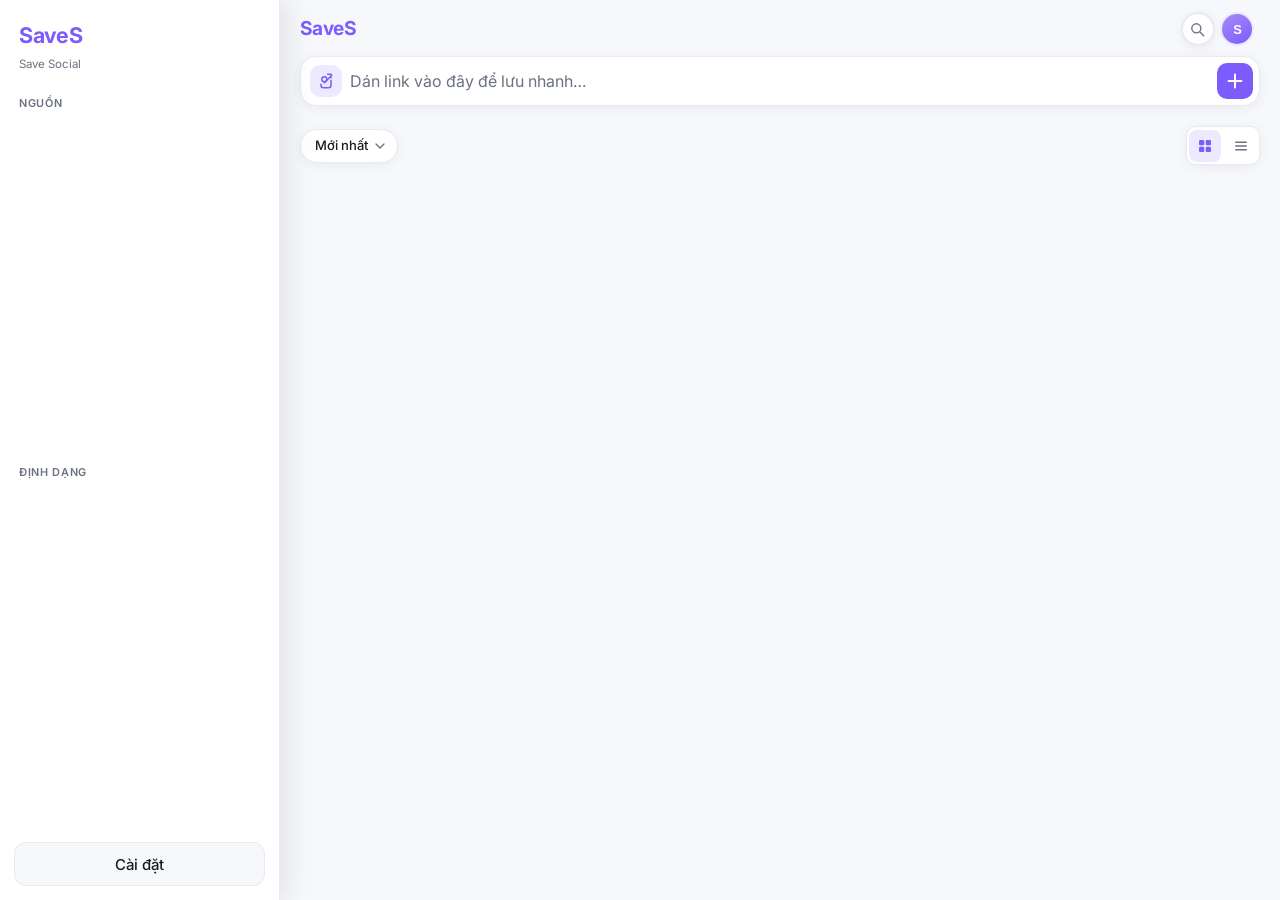
==== index.html @ a96b3b14 "phienp" ====
<!DOCTYPE html>
<html lang="vi">
<head>
  <meta charset="UTF-8" />
  <meta name="viewport" content="width=device-width, initial-scale=1, viewport-fit=cover" />
  <meta name="theme-color" content="#7C5CFC" />
  <meta name="application-name" content="SaveS" />
  <meta name="apple-mobile-web-app-capable" content="yes" />
  <meta name="apple-mobile-web-app-title" content="SaveS" />
  <meta name="apple-mobile-web-app-status-bar-style" content="default" />
  <meta name="save-social-build" content="202605219" />
  <meta http-equiv="Cache-Control" content="no-cache" />
  <title>SaveS — Save Social</title>
  <link rel="preconnect" href="https://fonts.googleapis.com" />
  <link rel="preconnect" href="https://fonts.gstatic.com" crossorigin />
  <link href="https://fonts.googleapis.com/css2?family=Inter:wght@400;500;600;700&display=swap" rel="stylesheet" />
  <script src="version.js?v=202605219"></script>
  <link rel="manifest" href="manifest.webmanifest?v=202605219" />
  <link rel="icon" href="assets/favicon.ico?v=202605219" sizes="any" />
  <link rel="icon" type="image/png" sizes="32x32" href="assets/favicon-32.png?v=202605219" />
  <link rel="icon" type="image/png" sizes="16x16" href="assets/favicon-16.png?v=202605219" />
  <link rel="apple-touch-icon" href="assets/apple-touch-icon.png?v=202605219" />
  <link rel="stylesheet" href="styles.css?v=202605219" />
  <link rel="stylesheet" href="layout.css?v=202605219" />
</head>
<body>
  <div class="app-shell" id="appShell">
    <button type="button" class="sidebar-scrim" id="sidebarScrim" hidden aria-label="Đóng bộ lọc"></button>
    <aside class="sidebar" id="sidebar" aria-label="Menu bên" aria-hidden="true">
      <div class="sidebar__brand">
        <span class="sidebar__logo">SaveS</span>
        <span class="sidebar__tagline">Save Social</span>
      </div>
      <div id="sidebarFiltersView" class="sidebar__panel">
        <nav class="sidebar__section" aria-label="Nguồn">
          <h2 class="sidebar__heading">Nguồn</h2>
          <div id="sidebarSources" class="sidebar__nav" role="group"></div>
        </nav>
        <nav class="sidebar__section" aria-label="Định dạng">
          <h2 class="sidebar__heading">Định dạng</h2>
          <div id="sidebarFormats" class="sidebar__nav" role="group"></div>
        </nav>
      </div>

      <div class="sidebar__foot">
        <button type="button" id="btnAppMenu" class="sidebar__settings-btn" aria-expanded="false" aria-controls="settingsSheet">
          Cài đặt
        </button>
      </div>
    </aside>

    <div class="main-shell">
      <div class="main-shell__top">
      <header class="app-header" aria-label="Thanh công cụ">
        <button type="button" id="btnSidebar" class="icon-btn app-header__menu" aria-label="Mở menu" aria-expanded="false" aria-controls="sidebar">
          <svg viewBox="0 0 24 24" width="22" height="22" aria-hidden="true"><path d="M4 7h16M4 12h16M4 17h16" fill="none" stroke="currentColor" stroke-width="2" stroke-linecap="round"/></svg>
        </button>
        <div class="app-header__brand">
          <span class="app-header__logo">SaveS</span>
          <h1 class="visually-hidden">SaveS — Save Social</h1>
        </div>
        <div class="app-header__actions">
          <button type="button" id="btnToggleSearch" class="icon-btn app-header__icon" aria-expanded="false" aria-controls="searchInputWrap" title="Tìm kiếm" aria-label="Tìm kiếm">
            <svg viewBox="0 0 24 24" aria-hidden="true"><circle cx="10.5" cy="10.5" r="6.5" fill="none" stroke="currentColor" stroke-width="2"/><path d="M16 16l5 5" fill="none" stroke="currentColor" stroke-width="2" stroke-linecap="round"/></svg>
          </button>
          <button type="button" id="btnHeaderProfile" class="app-header__avatar" aria-label="Hồ sơ" aria-expanded="false" aria-controls="profileSheet">
            <span class="app-header__avatar-inner" aria-hidden="true">S</span>
          </button>
        </div>
      </header>

      <section class="quick-save" aria-label="Lưu link nhanh">
        <form class="quick-save__form" autocomplete="off" onsubmit="return false">
          <input type="text" class="quick-save__decoy" tabindex="-1" aria-hidden="true" autocomplete="username" value="" />
          <input type="password" class="quick-save__decoy" tabindex="-1" aria-hidden="true" autocomplete="new-password" value="" />
          <div class="quick-save__field">
            <button type="button" id="btnHeaderPaste" class="quick-save__link-btn" aria-label="Dán link từ clipboard">
              <svg viewBox="0 0 24 24" width="20" height="20" aria-hidden="true"><path d="M10 13a3 3 0 1 0 0-6 3 3 0 0 0 0 6zm8-2v6a3 3 0 0 1-3 3H9a3 3 0 0 1-3-3v-1" fill="none" stroke="currentColor" stroke-width="1.8" stroke-linecap="round"/><path d="M14 4h4v4M10 14L19 5" fill="none" stroke="currentColor" stroke-width="1.8" stroke-linecap="round" stroke-linejoin="round"/></svg>
            </button>
            <input type="text" id="headerUrlInput" class="quick-save__input" placeholder="Dán link vào đây để lưu nhanh…" autocomplete="one-time-code" autocapitalize="off" autocorrect="off" spellcheck="false" enterkeyhint="done" aria-label="Liên kết cần lưu" />
            <button type="button" id="btnQuickAdd" class="quick-save__add" title="Lưu nhanh" aria-label="Lưu link">
              <svg viewBox="0 0 24 24" width="22" height="22" aria-hidden="true"><path d="M12 5v14M5 12h14" fill="none" stroke="currentColor" stroke-width="2.2" stroke-linecap="round"/></svg>
            </button>
          </div>
        </form>
        <div id="searchInputWrap" class="quick-save__search" hidden>
          <label class="visually-hidden" for="searchInput">Tìm kiếm</label>
          <input type="search" id="searchInput" class="input" placeholder="Tiêu đề, ghi chú, thẻ…" autocomplete="off" />
        </div>
      </section>
      </div>

      <section class="main-tags" aria-label="Lọc thẻ">
        <div id="tagFilters" class="chip-row main-tags__row" role="group" aria-label="Lọc thẻ"></div>
      </section>

      <div class="content-toolbar" aria-label="Sắp xếp và hiển thị">
        <div class="sort-menu content-toolbar__sort" id="sortMenuWrap">
          <button type="button" id="btnSortMenu" class="content-toolbar__sort-btn sort-menu__trigger" aria-expanded="false" aria-haspopup="true" aria-controls="sortMenuPopover" title="Sắp xếp" aria-label="Chọn cách sắp xếp">
            <span id="sortMenuIcon" class="sort-menu__icon" aria-hidden="true"></span>
            <span id="sortMenuLabel" class="content-toolbar__sort-label">Mới nhất</span>
            <svg class="content-toolbar__chevron" viewBox="0 0 24 24" width="16" height="16" aria-hidden="true"><path d="M6 9l6 6 6-6" fill="none" stroke="currentColor" stroke-width="2" stroke-linecap="round"/></svg>
          </button>
          <div id="sortMenuPopover" class="sort-menu__popover" hidden role="menu">
            <button type="button" class="sort-menu__item" role="menuitem" data-sort-mode="newest"><span class="sort-menu__item-icon" aria-hidden="true"></span>Mới nhất</button>
            <button type="button" class="sort-menu__item" role="menuitem" data-sort-mode="title"><span class="sort-menu__item-icon" aria-hidden="true"></span>Theo tên A–Z</button>
            <button type="button" class="sort-menu__item" role="menuitem" data-sort-mode="manual"><span class="sort-menu__item-icon" aria-hidden="true"></span>Tự kéo (thứ tự)</button>
          </div>
        </div>
        <p class="content-toolbar__count" id="resultCount" aria-live="polite"></p>
        <div class="content-toolbar__views" role="group" aria-label="Chế độ xem">
          <button type="button" id="btnViewGrid" class="content-toolbar__view is-active" aria-pressed="true" title="Lưới" aria-label="Xem dạng lưới">
            <svg viewBox="0 0 24 24" width="18" height="18" aria-hidden="true"><rect x="4" y="4" width="7" height="7" rx="1.5" fill="currentColor"/><rect x="13" y="4" width="7" height="7" rx="1.5" fill="currentColor"/><rect x="4" y="13" width="7" height="7" rx="1.5" fill="currentColor"/><rect x="13" y="13" width="7" height="7" rx="1.5" fill="currentColor"/></svg>
          </button>
          <button type="button" id="btnViewList" class="content-toolbar__view" aria-pressed="false" title="Danh sách" aria-label="Xem dạng danh sách">
            <svg viewBox="0 0 24 24" width="18" height="18" aria-hidden="true"><path d="M5 7h14M5 12h14M5 17h14" fill="none" stroke="currentColor" stroke-width="2" stroke-linecap="round"/></svg>
          </button>
        </div>
      </div>
      <p class="main-shell__hint filters__hint" id="sortHint" hidden></p>

      <main class="main-content">
        <ul class="masonry masonry--grid" id="itemList"></ul>
        <div class="empty" id="emptyState" hidden>
          <p class="empty__title">Chưa có liên kết nào</p>
          <p class="empty__text">Copy link → dán vào ô phía trên → nhấn <strong>+</strong> để lưu.</p>
        </div>
      </main>
    </div>
  </div>

  <div class="sheet settings-sheet" id="settingsSheet" hidden>
    <div class="sheet__backdrop" id="settingsSheetBackdrop"></div>
    <div class="sheet__panel settings-sheet__panel" role="dialog" aria-modal="true" aria-labelledby="settingsSheetTitle">
      <div class="settings-sheet__head">
        <h2 id="settingsSheetTitle" class="settings-sheet__title">Cài đặt</h2>
        <button type="button" class="icon-btn settings-sheet__close" id="settingsSheetClose" aria-label="Đóng">×</button>
      </div>
      <section class="settings-sheet__section settings-sheet__section--theme" aria-labelledby="themeCustomizeTitle">
        <div class="theme-customize" aria-label="Tùy chỉnh màu sắc">
          <h3 id="themeCustomizeTitle" class="theme-customize__title">Tùy chỉnh màu sắc</h3>
          <p class="theme-customize__lead">Chọn màu chủ đạo cho giao diện</p>
          <div class="theme-presets theme-presets--mockup" id="sidebarThemePresets" role="group" aria-label="Màu có sẵn"></div>
          <div class="theme-custom">
            <label class="theme-custom__label" for="themeCustomHex">Hoặc chọn màu tùy chỉnh</label>
            <div class="theme-custom__field">
              <span class="theme-custom__preview" id="themeCustomPreview" aria-hidden="true"></span>
              <input type="text" id="themeCustomHex" class="theme-custom__input" inputmode="text" autocomplete="off" spellcheck="false" maxlength="7" placeholder="#7C5CFC" aria-label="Mã màu hex" />
            </div>
          </div>
        </div>
      </section>
    </div>
  </div>
  <div class="sheet profile-sheet" id="profileSheet" hidden>
    <div class="sheet__backdrop" id="profileSheetBackdrop"></div>
    <div class="sheet__panel profile-sheet__panel" role="dialog" aria-modal="true" aria-labelledby="profileSheetTitle">
      <div class="profile-sheet__head">
        <h2 id="profileSheetTitle" class="profile-sheet__title">Hồ sơ</h2>
        <button type="button" class="icon-btn profile-sheet__close" id="profileSheetClose" aria-label="Đóng">×</button>
      </div>
      <div class="profile-sheet__hero">
        <div class="profile-sheet__avatar" aria-hidden="true">
          <span class="profile-sheet__avatar-letter">S</span>
        </div>
        <p class="profile-sheet__name">SaveS</p>
        <p class="profile-sheet__tagline">Save Social</p>
      </div>
      <div class="profile-sheet__stat">
        <span id="profileStatCount" class="profile-sheet__stat-value">0</span>
        <span class="profile-sheet__stat-label">liên kết đã lưu</span>
      </div>
      <p class="profile-sheet__hint">Dữ liệu chỉ lưu trên thiết bị này. Không đồng bộ đám mây.</p>
      <p class="profile-sheet__hint profile-sheet__hint--sub">Tùy chỉnh màu: bấm <strong>Cài đặt</strong> ở menu trái.</p>
    </div>
  </div>
  <div class="sheet" id="quickSheet" hidden>
    <div class="sheet__backdrop" id="quickSheetBackdrop"></div>
    <div class="sheet__panel" role="dialog" aria-modal="true" aria-labelledby="quickSheetTitle">
      <div class="sheet__head">
        <h2 id="quickSheetTitle" class="sheet__title">Sửa nhanh</h2>
        <button type="button" class="icon-btn" id="quickSheetClose" aria-label="Đóng">×</button>
      </div>
      <div class="sheet__body">
        <label class="label-block" for="sheetTitleInput">Tiêu đề</label>
        <input type="text" id="sheetTitleInput" class="input" maxlength="300" />
        <label class="label-block" for="sheetNoteInput">Ghi chú</label>
        <textarea id="sheetNoteInput" class="input input--textarea input--note-compact" rows="2" maxlength="500"></textarea>
        <button type="button" class="btn btn--ghost btn--sm sheet__full-edit" id="btnSheetFullEdit">Chỉnh đầy đủ…</button>
      </div>
      <div class="sheet__actions">
        <button type="button" class="btn btn--ghost" id="btnSheetCancel">Hủy</button>
        <button type="button" class="btn btn--primary" id="btnSheetSave">Lưu</button>
      </div>
    </div>
  </div>

  <div class="modal edit-modal" id="modal" hidden role="dialog" aria-modal="true" aria-labelledby="modalTitle">
    <div class="modal__backdrop" id="modalBackdrop"></div>
    <div class="modal__panel edit-modal__panel">
      <header class="edit-modal__header">
        <button type="button" class="edit-modal__back" id="modalClose" aria-label="Quay lại">
          <svg viewBox="0 0 24 24" width="22" height="22" aria-hidden="true"><path d="M15 6l-6 6 6 6" fill="none" stroke="currentColor" stroke-width="2" stroke-linecap="round" stroke-linejoin="round"/></svg>
        </button>
        <h2 id="modalTitle" class="edit-modal__title">Chỉnh sửa link</h2>
        <button type="submit" class="btn btn--primary edit-modal__save" form="itemForm" id="btnSave">Lưu</button>
      </header>
      <form id="itemForm" class="edit-form">
        <input type="hidden" id="editId" value="" />
        <select id="sourceSelect" class="input input--select" aria-label="Nguồn" hidden></select>
        <select id="formatSelect" class="input input--select" aria-label="Định dạng" hidden></select>
        <div id="formPreview" class="edit-preview" hidden aria-live="polite"></div>
        <span id="sourceBadge" class="badge edit-preview__badge" hidden>—</span>

        <div class="edit-field" id="formUrlGroup">
          <label class="edit-field__label" for="urlInput">URL</label>
          <div class="edit-field__control edit-field__control--url">
            <span class="edit-field__icon" aria-hidden="true">
              <svg viewBox="0 0 24 24" width="18" height="18"><path d="M10 13a5 5 0 0 0 7.07 0l1.41-1.41a5 5 0 0 0-7.07-7.07L10 5" fill="none" stroke="currentColor" stroke-width="1.8" stroke-linecap="round"/><path d="M14 11a5 5 0 0 0-7.07 0L5.52 12.41a5 5 0 1 0 7.07 7.07L14 19" fill="none" stroke="currentColor" stroke-width="1.8" stroke-linecap="round"/></svg>
            </span>
            <input type="url" id="urlInput" class="edit-field__input" placeholder="https://…" />
            <button type="button" class="edit-field__action" id="btnCopyEditUrl" aria-label="Sao chép URL" title="Sao chép">
              <svg viewBox="0 0 24 24" width="18" height="18" aria-hidden="true"><rect x="9" y="9" width="11" height="11" rx="2" fill="none" stroke="currentColor" stroke-width="1.8"/><path d="M6 15H5a2 2 0 0 1-2-2V5a2 2 0 0 1 2-2h8a2 2 0 0 1 2 2v1" fill="none" stroke="currentColor" stroke-width="1.8"/></svg>
            </button>
          </div>
        </div>

        <div class="edit-field">
          <label class="edit-field__label" for="titleInput">Tiêu đề</label>
          <div class="edit-field__control edit-field__control--count">
            <input type="text" id="titleInput" class="edit-field__input" required maxlength="100" placeholder="Tiêu đề" />
            <span id="titleCharCount" class="edit-field__count" aria-live="polite">0/100</span>
          </div>
        </div>

        <div class="edit-field">
          <label class="edit-field__label" for="noteInput">Ghi chú nhanh</label>
          <div class="edit-field__control edit-field__control--textarea">
            <textarea id="noteInput" class="edit-field__textarea" rows="3" maxlength="200" placeholder="Ghi chú tùy chọn…"></textarea>
            <span id="noteCharCount" class="edit-field__count edit-field__count--textarea" aria-live="polite">0/200</span>
          </div>
        </div>

        <div class="edit-field edit-field--tags">
          <div class="edit-field__label-row">
            <label class="edit-field__label" for="tagInput">Tags</label>
            <span class="edit-tags__hint">Bấm thẻ chọn/bỏ · × xóa thẻ</span>
          </div>
          <div id="formTagsToolbar" class="edit-tags">
            <div id="formTagChips" class="edit-tags__list" role="group" aria-label="Chọn hoặc bỏ thẻ"></div>
            <button type="button" id="btnFormTagAdd" class="edit-tags__add" aria-label="Thêm thẻ" aria-expanded="false" aria-controls="formTagInputWrap">+</button>
          </div>
          <div id="formTagInputWrap" class="edit-tags__input-wrap" hidden>
            <input type="text" id="tagInput" class="edit-field__input" placeholder="Tên thẻ — Enter để thêm" autocomplete="off" />
          </div>
          <button type="button" id="btnFormTagManage" class="edit-tags__manage visually-hidden" aria-pressed="false" aria-controls="formTagChips" tabindex="-1">Quản lý</button>
          <p id="formTagManageHint" class="form-tags-manage-hint visually-hidden" hidden>Chạm × để xóa thẻ khỏi toàn bộ thư viện</p>
        </div>
      </form>
    </div>
  </div>

  <div id="formInfoPopover" class="form-info-popover" hidden role="tooltip">
    <p id="fetchHint" class="form-info-popover__text">Tiêu đề cập nhật tự động khi mở và khi đổi URL.</p>
  </div>

  <div class="toast" id="toast" hidden role="status"></div>

  <script src="app.js?v=202605219"></script>
</body>
</html>
---- styles.css ----
:root {
  --bg: #eef0f4;
  --surface: #ffffff;
  --text: #1a1d23;
  --text-muted: #5c6370;
  --border: #d8dde6;
  --accent: #0b84c4;
  --accent-hover: #096ba3;
  --accent-soft: #dff4fc;
  --pinned-surface: linear-gradient(165deg, #ffffff 0%, #e8f5fc 32%, #ccecf9 68%, #b8e3f6 100%);
  --pinned-border: rgba(11, 132, 196, 0.38);
  --pinned-glow: 0 2px 20px rgba(11, 132, 196, 0.22), 0 1px 3px rgba(26, 29, 35, 0.06);
  --danger: #b42318;
  --danger-soft: #fde8e6;
  --radius: 10px;
  --radius-sm: 6px;
  --shadow: 0 1px 2px rgba(26, 29, 35, 0.06), 0 4px 12px rgba(26, 29, 35, 0.06);
  --font: system-ui, -apple-system, "Segoe UI", Roboto, "Helvetica Neue", Arial, sans-serif;
  --safe-top: env(safe-area-inset-top, 0px);
  --safe-right: env(safe-area-inset-right, 0px);
  --safe-bottom: env(safe-area-inset-bottom, 0px);
  --safe-left: env(safe-area-inset-left, 0px);
  --touch-min: 44px;
}

*,
*::before,
*::after {
  box-sizing: border-box;
}

html {
  font-size: 16px;
  -webkit-text-size-adjust: 100%;
}

body {
  margin: 0;
  min-height: 100vh;
  min-height: 100dvh;
  font-family: var(--font);
  color: var(--text);
  background: var(--bg);
  line-height: 1.45;
  padding: var(--safe-top) var(--safe-right) 0 var(--safe-left);
  -webkit-tap-highlight-color: transparent;
}

.visually-hidden {
  position: absolute;
  width: 1px;
  height: 1px;
  padding: 0;
  margin: -1px;
  overflow: hidden;
  clip: rect(0, 0, 0, 0);
  white-space: nowrap;
  border: 0;
}

.app {
  max-width: 720px;
  margin: 0 auto;
  padding: 1rem max(1rem, var(--safe-right)) calc(2rem + var(--safe-bottom)) max(1rem, var(--safe-left));
}

.header {
  margin-bottom: 1rem;
}

.header__top {
  display: flex;
  flex-wrap: nowrap;
  align-items: center;
  gap: 0.45rem;
  margin-bottom: 0.5rem;
  padding: 0.35rem 0.45rem;
}

.header__menu-slot {
  flex-shrink: 0;
  display: flex;
  align-items: center;
}

.header__add-slot {
  flex: 1;
  min-width: 0;
  display: flex;
  align-items: center;
  gap: 0.4rem;
}

.header__url-form {
  flex: 1;
  min-width: 0;
  position: relative;
}

.header__url-decoy {
  position: absolute;
  width: 1px;
  height: 1px;
  opacity: 0;
  pointer-events: none;
  left: -9999px;
}

.header__url-wrap {
  display: flex;
  align-items: center;
  min-width: 0;
  height: var(--touch-min);
  max-height: var(--touch-min);
  border: 1px solid var(--border);
  border-radius: var(--radius-sm);
  background: #fafbfc;
  overflow: hidden;
}

.header__url-wrap:focus-within {
  outline: 2px solid var(--accent);
  outline-offset: 1px;
  border-color: var(--accent);
}

.header__url-paste-btn {
  flex-shrink: 0;
  align-self: center;
  height: 100%;
  min-width: calc(var(--touch-min) * 2);
  padding: 0 0.75rem;
  border: none;
  border-right: 1px solid var(--border);
  background: var(--accent-soft);
  color: var(--accent);
  font-family: inherit;
  font-size: 0.9375rem;
  font-weight: 600;
  cursor: pointer;
  touch-action: manipulation;
  -webkit-tap-highlight-color: transparent;
}

.header__url-paste-btn:active {
  background: var(--accent);
  color: #fff;
}

.header__url-input {
  flex: 1;
  min-width: 0;
  height: 100%;
  display: block;
  font-size: 16px;
  line-height: 1.35;
  border: none;
  border-radius: 0;
  background: transparent;
  box-shadow: none;
  padding: 0 0.7rem;
  margin: 0;
  -webkit-user-select: text;
  user-select: text;
  touch-action: manipulation;
  cursor: text;
  text-overflow: ellipsis;
}

.header__url-input:focus {
  outline: none;
}

.btn {
  font-family: inherit;
  font-size: 1rem;
  font-weight: 500;
  border: none;
  border-radius: var(--radius-sm);
  padding: 0.65rem 1.1rem;
  min-height: var(--touch-min);
  cursor: pointer;
  transition: background 0.15s, color 0.15s;
  touch-action: manipulation;
}

.btn--primary {
  background: var(--accent);
  color: #fff;
}

.btn--primary:active {
  background: var(--accent-hover);
}

@media (hover: hover) {
  .btn--primary:hover {
    background: var(--accent-hover);
  }
}

.btn:disabled {
  opacity: 0.45;
  cursor: not-allowed;
  pointer-events: none;
}

.btn--ghost {
  background: transparent;
  color: var(--text-muted);
}

@media (hover: hover) {
  .btn--ghost:hover {
    background: var(--accent-soft);
    color: var(--text);
  }
}

.btn--sm {
  font-size: 0.9375rem;
  padding: 0.5rem 0.75rem;
  min-height: var(--touch-min);
}

.btn--danger {
  color: var(--danger);
  background: transparent;
}

@media (hover: hover) {
  .btn--danger:hover {
    background: var(--danger-soft);
  }
}

.toolbar__search-shell {
  display: flex;
  flex: 1;
  min-width: 0;
  align-items: center;
  gap: 0.35rem;
  overflow: hidden;
}

.toolbar__search-slide {
  display: flex;
  flex: 1;
  min-width: 0;
  align-items: center;
  gap: 0.35rem;
  max-width: 720px;
  opacity: 1;
  transition: max-width 0.32s ease, opacity 0.26s ease;
}

.toolbar__search-slide--collapsed {
  max-width: 0;
  opacity: 0;
  overflow: hidden;
  pointer-events: none;
}

.toolbar__bar {
  display: flex;
  flex-wrap: nowrap;
  align-items: center;
  gap: 0.35rem;
}

.toolbar__icon-btn {
  flex-shrink: 0;
  width: var(--touch-min);
  height: var(--touch-min);
  display: inline-flex;
  align-items: center;
  justify-content: center;
  padding: 0;
  border: 1px solid var(--border);
  border-radius: var(--radius-sm);
  background: #fafbfc;
  color: var(--text-muted);
  cursor: pointer;
  font-family: inherit;
  touch-action: manipulation;
  position: relative;
  transition: background 0.15s, border-color 0.15s, color 0.15s;
}

.toolbar__icon-btn--compact {
  width: 2.75rem;
  height: var(--touch-min);
}

@media (hover: hover) {
  .toolbar__icon-btn:hover {
    border-color: var(--accent);
    color: var(--accent);
  }

  .toolbar__icon-btn--quick-add:hover {
    background: var(--accent-soft);
    border-color: var(--accent);
    color: var(--accent);
  }
}

.toolbar__icon-btn--quick-add:active {
  background: var(--accent);
  border-color: var(--accent);
  color: #fff;
}

.toolbar__icon-btn--quick-add:disabled {
  opacity: 0.45;
  cursor: not-allowed;
  pointer-events: none;
}

.toolbar__icon-btn.is-active {
  background: var(--accent-soft);
  border-color: var(--accent);
  color: var(--accent);
}

.toolbar__icon-btn--active-filter:not(.is-active)::after {
  content: "";
  position: absolute;
  top: 6px;
  right: 6px;
  width: 7px;
  height: 7px;
  border-radius: 50%;
  background: var(--accent);
}

.toolbar__svg {
  display: block;
  flex-shrink: 0;
}

.toolbar__icon-text {
  font-size: 0.85rem;
  font-weight: 700;
  letter-spacing: -0.03em;
  line-height: 1;
}

.toolbar__icon-grip {
  font-size: 0.85rem;
  font-weight: 700;
  letter-spacing: -0.12em;
  line-height: 1;
}

.toolbar__search-input {
  flex: 1;
  min-width: 0;
}

.main__count {
  margin: 0 0 0.55rem;
  font-size: 0.8125rem;
  color: var(--text-muted);
  line-height: 1.35;
  min-height: 1.35em;
}

.filters {
  margin-bottom: 0.85rem;
}

.filters__row {
  display: flex;
  flex-wrap: wrap;
  align-items: flex-start;
  justify-content: space-between;
  gap: 0.45rem 0.35rem;
}

.filters__tags-wrap {
  flex: 1;
  min-width: 0;
  display: flex;
  flex-wrap: wrap;
  align-items: flex-start;
  gap: 0.45rem;
}

.filters__tags-wrap--stack {
  flex-direction: column;
  align-items: stretch;
  gap: 0.45rem;
}

.filters__search-bundle {
  display: inline-flex;
  flex-shrink: 0;
  align-items: center;
  align-self: center;
}

.filters__search-icon-btn {
  flex-shrink: 0;
}

.filters__search-input-full {
  width: 100%;
}

.filters__sort {
  flex-shrink: 0;
  align-self: flex-start;
}

.sort-menu {
  position: relative;
}

.sort-menu__trigger {
  min-width: var(--touch-min);
}

.sort-menu__icon {
  display: flex;
  align-items: center;
  justify-content: center;
}

.sort-menu__icon-text,
.sort-menu__icon-grip {
  font-weight: 700;
  font-size: 0.85rem;
  line-height: 1;
}

.sort-menu__popover {
  position: absolute;
  right: 0;
  top: calc(100% + 6px);
  min-width: 11.75rem;
  background: var(--surface);
  border: 1px solid var(--border);
  border-radius: var(--radius-sm);
  box-shadow: var(--shadow);
  z-index: 60;
  padding: 0.3rem 0;
}

.sort-menu__popover[hidden] {
  display: none !important;
}

.sort-menu__item {
  display: flex;
  align-items: center;
  gap: 0.5rem;
  width: 100%;
  text-align: left;
  padding: 0.62rem 0.85rem;
  border: none;
  background: transparent;
  font: inherit;
  font-size: 0.9375rem;
  color: var(--text);
  cursor: pointer;
}

.sort-menu__item.is-selected {
  background: var(--accent-soft);
  color: var(--accent);
  font-weight: 600;
}

.sort-menu__item-icon {
  width: 1.5rem;
  display: flex;
  justify-content: center;
  flex-shrink: 0;
}

.sort-menu__mini {
  font-size: 0.78rem;
  font-weight: 700;
}

.filters__hint {
  margin: 0.35rem 0 0;
  font-size: 0.8125rem;
  color: var(--text-muted);
  line-height: 1.35;
}

.filters__hint[hidden] {
  display: none !important;
}

.chip-row {
  display: flex;
  flex-wrap: wrap;
  gap: 0.4rem;
}

.chip {
  font-family: inherit;
  font-size: 0.9375rem;
  padding: 0.45rem 0.85rem;
  min-height: var(--touch-min);
  display: inline-flex;
  align-items: center;
  justify-content: center;
  border-radius: 999px;
  border: 1px solid var(--border);
  background: var(--surface);
  color: var(--text-muted);
  cursor: pointer;
  transition: background 0.15s, border-color 0.15s, color 0.15s;
  touch-action: manipulation;
}

@media (hover: hover) {
  .chip:hover {
    border-color: var(--accent);
    color: var(--accent);
  }
}

.chip.is-active {
  background: var(--accent-soft);
  border-color: var(--accent);
  color: var(--accent);
  font-weight: 500;
}

.input {
  width: 100%;
  max-width: 100%;
  font-family: inherit;
  font-size: 16px;
  padding: 0.65rem 0.75rem;
  min-height: var(--touch-min);
  border: 1px solid var(--border);
  border-radius: var(--radius-sm);
  background: #fafbfc;
  color: var(--text);
}

.input:focus {
  outline: 2px solid var(--accent);
  outline-offset: 1px;
  border-color: var(--accent);
}

.input--textarea {
  resize: vertical;
  min-height: 5.5rem;
  min-height: max(5.5rem, var(--touch-min));
}

.select {
  font-family: inherit;
  font-size: 1rem;
  min-height: var(--touch-min);
  padding: 0.5rem 2rem 0.5rem 0.65rem;
  border: 1px solid var(--border);
  border-radius: var(--radius-sm);
  background: var(--surface);
  color: var(--text);
  cursor: pointer;
}

.list {
  list-style: none;
  margin: 0;
  padding: 0;
  display: flex;
  flex-direction: column;
  gap: 0.65rem;
}

.card-li:has(.card__dropdown:not([hidden])) {
  z-index: 25;
}

.card-li {
  list-style: none;
  margin: 0;
  padding: 0;
  border-radius: var(--radius);
  overflow: visible;
  box-shadow: var(--shadow);
  position: relative;
}

.card-li--dragging {
  opacity: 0.62;
}

.card-li--drag-target .card {
  box-shadow: inset 0 0 0 2px var(--accent);
}

.card {
  background: var(--surface);
  border-radius: var(--radius);
  padding: 1rem;
  box-shadow: var(--shadow);
  border: 1px solid transparent;
}

.card.card--row {
  display: flex;
  flex-direction: row;
  align-items: flex-start;
  gap: 0.45rem;
  padding: 0.65rem 0.7rem;
  box-shadow: none;
}

.card__content-cluster {
  --card-thumb-w: min(38vw, 148px);
  --card-thumb-gap: 0.45rem;
  flex: 1;
  min-width: 0;
  display: flex;
  flex-direction: row;
  flex-wrap: nowrap;
  align-items: flex-start;
  gap: var(--card-thumb-gap);
  position: relative;
}

.card__reorder {
  flex-shrink: 0;
  width: 2.75rem;
  min-height: 4.25rem;
  align-self: stretch;
  border: none;
  border-radius: var(--radius-sm);
  background: var(--bg);
  color: var(--text-muted);
  font-size: 0.95rem;
  line-height: 1;
  letter-spacing: -0.05em;
  cursor: grab;
  touch-action: none;
  padding: 0;
  font-family: inherit;
  display: flex;
  align-items: center;
  justify-content: center;
}

.card__reorder:active {
  cursor: grabbing;
  background: var(--accent-soft);
  color: var(--accent);
}

.card__thumb-col {
  flex-shrink: 0;
  width: var(--card-thumb-w);
  align-self: flex-start;
}

.card__thumb-link {
  flex-shrink: 0;
  display: block;
  width: 100%;
  aspect-ratio: 16 / 9;
  border-radius: 8px;
  overflow: hidden;
  background: #0f0f0f;
}

.card__thumb {
  width: 100%;
  height: 100%;
  object-fit: cover;
  display: block;
}

.card__thumb--facebook,
.card__thumb--web {
  width: 100%;
  height: 100%;
  min-height: 4.5rem;
  display: flex;
  align-items: center;
  justify-content: center;
  font-weight: 700;
  font-size: 1.35rem;
  color: #fff;
}

.card__thumb--facebook {
  background: linear-gradient(155deg, #2b8ef5, #0b3d7a);
}

.card__thumb--facebook::after {
  content: "f";
  font-family: system-ui, sans-serif;
  text-transform: lowercase;
}

.card__thumb--web {
  background: linear-gradient(155deg, #6b7280, #374151);
}

.card__thumb--web::after {
  content: "www";
  font-size: 0.7rem;
  font-weight: 600;
  letter-spacing: 0.02em;
}

.card__main {
  flex: 1;
  min-width: 0;
  position: relative;
  padding-right: 1.85rem;
}

.card__menu-wrap {
  position: absolute;
  top: 0;
  right: 0;
  z-index: 4;
}

.card__menu-wrap--float {
  top: 0.45rem;
  right: 0.5rem;
  z-index: 6;
}

.card__more {
  width: 1.85rem;
  height: 1.85rem;
  display: flex;
  align-items: center;
  justify-content: center;
  padding: 0;
  border: none;
  border-radius: var(--radius-sm);
  background: rgba(255, 255, 255, 0.92);
  color: var(--text-muted);
  font-size: 1.05rem;
  line-height: 1;
  letter-spacing: 0.02em;
  cursor: pointer;
  font-family: inherit;
  touch-action: manipulation;
  box-shadow: 0 0 0 1px rgba(216, 221, 230, 0.9);
}

@media (hover: hover) {
  .card__more:hover {
    background: var(--bg);
    color: var(--text);
  }
}

.card__dropdown {
  position: absolute;
  right: 0;
  top: calc(100% + 4px);
  bottom: auto;
  min-width: 10.5rem;
  background: var(--surface);
  border: 1px solid var(--border);
  border-radius: var(--radius-sm);
  box-shadow: var(--shadow);
  z-index: 40;
  padding: 0.25rem 0;
}

.card__dropdown[hidden] {
  display: none !important;
}

.card__dropdown-item {
  display: block;
  width: 100%;
  padding: 0.6rem 0.9rem;
  text-align: left;
  border: none;
  background: transparent;
  font: inherit;
  font-size: 0.9375rem;
  color: var(--text);
  cursor: pointer;
}

@media (hover: hover) {
  .card__dropdown-item:hover {
    background: var(--accent-soft);
    color: var(--accent);
  }

  .card__dropdown-item--danger:hover {
    background: var(--danger-soft);
    color: var(--danger);
  }
}

.card__dropdown-item--danger {
  color: var(--danger);
  border-top: 1px solid var(--border);
  margin-top: 0.2rem;
  padding-top: 0.7rem;
}

.card__meta {
  margin: 0 0 0.35rem;
  font-size: 0.75rem;
  color: var(--text-muted);
}

body.is-reordering {
  user-select: none;
  -webkit-user-select: none;
}

.form-preview {
  margin-top: 0.65rem;
}

.form-preview__card {
  box-shadow: none;
}

.form-preview__card .card__main {
  padding-right: 0;
}

.card__title {
  margin: 0 0 0.35rem;
  font-size: 1rem;
  font-weight: 600;
  word-break: break-word;
  display: flex;
  flex-wrap: wrap;
  align-items: baseline;
  gap: 0.35rem;
}

.card__pin {
  flex-shrink: 0;
  display: inline-flex;
  align-items: center;
  color: var(--accent);
  margin-top: 0.1rem;
}

.card__pin-svg {
  display: block;
}

.card-li--pinned .card.card--row {
  background: var(--pinned-surface);
  border-color: var(--pinned-border);
  box-shadow: inset 3px 0 0 var(--accent), var(--pinned-glow);
}

.card-li--pinned .card__title {
  font-weight: 700;
}

.card-li--pinned .card__title a {
  font-weight: inherit;
}

.card__title a {
  color: var(--text);
  text-decoration: none;
  flex: 1;
  min-width: 8rem;
}

@media (hover: hover) {
  .card__title a:hover {
    color: var(--accent);
    text-decoration: underline;
  }
}

.card__url {
  margin: 0 0 0.5rem;
  font-size: 0.75rem;
  word-break: break-all;
  color: var(--text-muted);
}

.card__note {
  margin: 0 0 0.65rem;
  font-size: 0.875rem;
  color: var(--text);
  opacity: 0.88;
  line-height: 1.45;
}

.card__note.card__note--thumb-title-row {
  width: calc(100% + var(--card-thumb-w) + var(--card-thumb-gap));
  margin: 0.2rem 0 0 calc(-1 * (var(--card-thumb-w) + var(--card-thumb-gap)));
  box-sizing: border-box;
  font-size: 0.8125rem;
  line-height: 1.4;
  display: -webkit-box;
  -webkit-line-clamp: 4;
  -webkit-box-orient: vertical;
  overflow: hidden;
  word-break: break-word;
}

.card__tags {
  display: flex;
  flex-wrap: wrap;
  gap: 0.35rem;
  margin-bottom: 0.35rem;
}

.tag-pill {
  font-size: 0.75rem;
  padding: 0.2rem 0.5rem;
  border-radius: 999px;
  background: var(--accent-soft);
  color: var(--accent);
}

.icon-btn {
  font-family: inherit;
  font-size: 1.5rem;
  line-height: 1;
  width: var(--touch-min);
  height: var(--touch-min);
  flex-shrink: 0;
  border: none;
  border-radius: var(--radius-sm);
  background: transparent;
  color: var(--text-muted);
  cursor: pointer;
  touch-action: manipulation;
}

@media (hover: hover) {
  .icon-btn:hover {
    background: var(--bg);
    color: var(--text);
  }
}

.empty {
  text-align: center;
  padding: 2.5rem 1rem;
  color: var(--text-muted);
}

.empty__title {
  margin: 0 0 0.5rem;
  font-size: 1rem;
  color: var(--text);
}

.empty__text {
  margin: 0;
  font-size: 0.9rem;
  max-width: 22rem;
  margin-inline: auto;
}

.badge {
  display: inline-block;
  font-size: 0.75rem;
  font-weight: 500;
  padding: 0.2rem 0.5rem;
  border-radius: var(--radius-sm);
  background: var(--bg);
  color: var(--text-muted);
}

.badge--youtube {
  background: #fde8e8;
  color: #9b1c1c;
}

.badge--facebook {
  background: #e8eef6;
  color: var(--accent);
}

.badge--web {
  background: #e8f5e9;
  color: #1b5e20;
}

.modal[hidden] {
  display: none !important;
}

.modal {
  position: fixed;
  inset: 0;
  z-index: 100;
  display: flex;
  align-items: flex-end;
  justify-content: center;
  padding: 0;
  box-sizing: border-box;
}

@media (min-width: 540px) {
  .modal {
    align-items: center;
    padding: 1rem;
  }
}

.modal__backdrop {
  position: absolute;
  inset: 0;
  background: rgba(26, 29, 35, 0.45);
}

.modal__panel {
  position: relative;
  width: 100%;
  max-width: 480px;
  max-height: min(92vh, calc(100vh - 1rem));
  max-height: min(92vh, calc(100dvh - 1rem));
  overflow-y: auto;
  -webkit-overflow-scrolling: touch;
  overscroll-behavior-y: contain;
  background: var(--surface);
  border-radius: var(--radius) var(--radius) 0 0;
  box-shadow: var(--shadow);
  padding: 1rem max(1.1rem, var(--safe-right)) calc(1.25rem + var(--safe-bottom)) max(1.1rem, var(--safe-left));
}

@media (min-width: 540px) {
  .modal__panel {
    border-radius: var(--radius);
  }
}

.modal__head {
  display: flex;
  align-items: center;
  justify-content: space-between;
  margin-bottom: 1rem;
}

.modal__title {
  margin: 0;
  font-size: 1.1rem;
  font-weight: 600;
}

.form__title-row {
  display: flex;
  align-items: stretch;
  gap: 0.45rem;
}

.form__title-input {
  flex: 1;
  min-width: 0;
}

.form-note-info-btn {
  flex-shrink: 0;
  width: var(--touch-min);
  min-height: var(--touch-min);
  display: inline-flex;
  align-items: center;
  justify-content: center;
  padding: 0;
  border: 1px solid var(--border);
  border-radius: var(--radius-sm);
  background: #fafbfc;
  color: var(--text-muted);
  cursor: pointer;
  touch-action: manipulation;
  transition: background 0.15s, border-color 0.15s, color 0.15s;
}

.form-note-info-btn.is-active,
.form-note-info-btn.has-note {
  border-color: var(--accent);
  color: var(--accent);
  background: var(--accent-soft);
}

@media (hover: hover) {
  .form-note-info-btn:hover {
    border-color: var(--accent);
    color: var(--accent);
  }
}

.form-note-info-btn:active {
  background: var(--accent-soft);
}

.form-note-info-btn__svg {
  display: block;
}

.form-info-popover {
  position: fixed;
  z-index: 220;
  max-width: min(18rem, calc(100vw - 1.5rem));
  padding: 0.65rem 0.8rem;
  background: var(--surface);
  border: 1px solid var(--border);
  border-radius: var(--radius-sm);
  box-shadow: var(--shadow);
}

.form-info-popover[hidden] {
  display: none !important;
}

.form-info-popover__text {
  margin: 0;
  font-size: 0.75rem;
  color: var(--text-muted);
  line-height: 1.45;
}

.form__group {
  margin-bottom: 1rem;
}

.form__group label,
.label-block {
  display: block;
  font-size: 0.8125rem;
  font-weight: 500;
  margin-bottom: 0.35rem;
  color: var(--text-muted);
}

.req {
  color: var(--danger);
}

.form__meta {
  display: flex;
  flex-wrap: wrap;
  align-items: center;
  gap: 0.5rem;
  margin-top: 0.45rem;
}

.form__hint {
  flex-basis: 100%;
  display: block;
  width: 100%;
  font-size: 0.75rem;
  color: var(--text-muted);
  line-height: 1.35;
  margin-top: 0.25rem;
}

.form-tags-head {
  display: flex;
  align-items: center;
  justify-content: space-between;
  gap: 0.5rem;
  margin-bottom: 0.35rem;
}

.form-tags-head__label {
  margin: 0;
}

.form-tags-manage-btn {
  flex-shrink: 0;
  padding: 0.2rem 0.55rem;
  min-height: 1.75rem;
  border: 1px solid var(--border);
  border-radius: var(--radius-sm);
  background: var(--surface);
  color: var(--accent);
  font: inherit;
  font-size: 0.75rem;
  font-weight: 600;
  cursor: pointer;
  touch-action: manipulation;
}

.form-tags-manage-btn.is-active {
  border-color: var(--danger);
  background: var(--danger-soft);
  color: var(--danger);
}

.form-tags-manage-hint {
  margin: 0 0 0.4rem;
  font-size: 0.72rem;
  color: var(--text-muted);
  line-height: 1.35;
}

.form-tags-toolbar {
  display: flex;
  flex-direction: column;
  align-items: stretch;
  gap: 0.5rem;
}

.form-tag-chips {
  width: 100%;
  display: flex;
  flex-wrap: wrap;
  gap: 0.3rem;
  align-items: center;
}

.form-tag-chips .chip,
.form-tag-chips .form-tag-chip-wrap {
  font-size: 0.8125rem;
  min-height: 2rem;
  padding: 0;
}

.form-tag-chip-wrap {
  display: inline-flex;
  align-items: stretch;
  overflow: hidden;
  vertical-align: middle;
}

.form-tag-chip-wrap.is-active {
  font-weight: 600;
  box-shadow: 0 0 0 2px var(--accent-soft);
}

.form-tag-chip__main {
  border: none;
  background: transparent;
  color: inherit;
  font: inherit;
  font-size: inherit;
  font-weight: inherit;
  padding: 0.3rem 0.62rem;
  min-height: 2rem;
  cursor: pointer;
  touch-action: manipulation;
}

.form-tag-chip__remove {
  display: none;
  width: 1.75rem;
  flex-shrink: 0;
  align-items: center;
  justify-content: center;
  border: none;
  border-left: 1px solid rgba(0, 0, 0, 0.08);
  background: var(--danger-soft);
  color: var(--danger);
  font-size: 1.15rem;
  line-height: 1;
  padding: 0;
  cursor: pointer;
  touch-action: manipulation;
  font-family: inherit;
}

.form-tag-chips.is-manage .form-tag-chip__remove {
  display: inline-flex;
}

.form-tag-chips.is-manage .form-tag-chip__main {
  padding-right: 0.45rem;
  cursor: default;
}

.form-tag-chips.is-manage .form-tag-chip--add {
  display: none;
}

.form-tag-chip--add.chip {
  font-weight: 600;
  padding: 0.3rem 0.62rem;
}

.form-tag-input-wrap {
  width: 100%;
}

.input--tag-inline {
  min-height: 2rem;
  font-size: 0.8125rem;
  padding: 0.35rem 0.55rem;
}

.input--note-compact {
  min-height: 3.25rem;
  padding: 0.45rem 0.65rem;
  font-size: 0.875rem;
  line-height: 1.4;
}

.tag-removable {
  display: inline-flex;
  align-items: center;
  gap: 0.25rem;
  font-size: 0.8125rem;
  padding: 0.4rem 0.55rem;
  min-height: 2.25rem;
  border-radius: 999px;
  background: var(--accent);
  color: #fff;
  border: none;
  cursor: pointer;
  font-family: inherit;
  touch-action: manipulation;
}

.tag-removable span {
  opacity: 0.9;
}

.form__actions {
  display: flex;
  justify-content: flex-end;
  gap: 0.5rem;
  margin-top: 1.25rem;
  padding-top: 0.75rem;
  padding-bottom: var(--safe-bottom);
  border-top: 1px solid var(--border);
  flex-wrap: wrap;
}

.app-menu {
  position: fixed;
  inset: 0;
  z-index: 90;
}

.app-menu[hidden] {
  display: none !important;
}

.app-menu__scrim {
  position: absolute;
  inset: 0;
  margin: 0;
  padding: 0;
  border: none;
  background: color-mix(in srgb, var(--accent) 18%, rgba(12, 14, 20, 0.48));
  cursor: pointer;
  display: block;
}

.app-menu__drawer {
  position: absolute;
  top: 0;
  left: 0;
  bottom: 0;
  width: min(17.5rem, 88vw);
  max-width: 100%;
  background: var(--bg);
  box-shadow: 8px 0 32px color-mix(in srgb, var(--accent) 22%, rgba(26, 29, 35, 0.12));
  padding: calc(0.85rem + var(--safe-top)) max(0.85rem, var(--safe-left)) 1rem;
  overflow-y: auto;
  -webkit-overflow-scrolling: touch;
  z-index: 1;
}

.app-menu__drawer .toolbar__icon-btn {
  background: color-mix(in srgb, var(--accent-soft) 48%, var(--surface));
  border-color: color-mix(in srgb, var(--accent) 22%, var(--border));
}

.app-menu__head {
  display: flex;
  align-items: center;
  justify-content: space-between;
  gap: 0.5rem;
  margin-bottom: 1rem;
  padding-bottom: 0.65rem;
  border-bottom: 1px solid color-mix(in srgb, var(--accent) 30%, var(--border));
}

.app-menu__head-tools {
  display: flex;
  align-items: center;
  gap: 0.25rem;
  flex-shrink: 0;
}

.app-menu__gear.toolbar__icon-btn {
  width: 2.5rem;
  height: 2.5rem;
}

.app-menu__title {
  font-size: 1.05rem;
  font-weight: 600;
  color: color-mix(in srgb, var(--accent) 18%, var(--text));
}

.app-menu__close {
  flex-shrink: 0;
}

.app-menu__hint {
  margin: 0;
  font-size: 0.875rem;
  color: var(--text-muted);
  line-height: 1.45;
}

.app-menu__settings {
  padding-top: 0.25rem;
}

.app-menu__page-title {
  margin: 0 0 0.75rem;
  font-size: 1.05rem;
  font-weight: 600;
  color: color-mix(in srgb, var(--accent) 14%, var(--text));
  line-height: 1.25;
}

.app-menu__nav-row {
  width: 100%;
  display: flex;
  align-items: center;
  justify-content: space-between;
  gap: 0.5rem;
  padding: 0.65rem 0.75rem;
  min-height: var(--touch-min);
  border: 1px solid color-mix(in srgb, var(--accent) 22%, var(--border));
  border-radius: var(--radius-sm);
  background: color-mix(in srgb, var(--accent-soft) 44%, var(--surface));
  font: inherit;
  font-size: 0.9375rem;
  font-weight: 500;
  color: var(--text);
  cursor: pointer;
  text-align: left;
  touch-action: manipulation;
  transition: border-color 0.15s, background 0.15s;
}

@media (hover: hover) {
  .app-menu__nav-row:hover {
    border-color: var(--accent);
    color: var(--accent);
    background: var(--accent-soft);
  }
}

.app-menu__nav-row-chevron {
  flex-shrink: 0;
  color: var(--text-muted);
  font-size: 1.25rem;
  font-weight: 300;
  line-height: 1;
}

.app-menu__theme {
  padding-top: 0.25rem;
}

.app-menu__back {
  display: block;
  margin: 0 0 1rem;
  padding: 0;
  border: none;
  background: none;
  font: inherit;
  font-size: 0.9375rem;
  font-weight: 500;
  color: var(--accent);
  cursor: pointer;
  touch-action: manipulation;
  text-align: left;
}

@media (hover: hover) {
  .app-menu__back:hover {
    text-decoration: underline;
  }
}

.app-menu__theme-lead {
  margin: 0 0 1rem;
  font-size: 0.875rem;
  color: var(--text-muted);
  line-height: 1.45;
}

.theme-presets {
  display: grid;
  grid-template-columns: repeat(2, 1fr);
  gap: 0.45rem;
  margin-bottom: 1rem;
}

.theme-presets--in-section {
  margin-bottom: 0.65rem;
}

.theme-preset {
  display: flex;
  align-items: center;
  gap: 0.45rem;
  padding: 0.55rem 0.55rem;
  min-height: var(--touch-min);
  border: 1px solid color-mix(in srgb, var(--accent) 22%, var(--border));
  border-radius: var(--radius-sm);
  background: color-mix(in srgb, var(--accent-soft) 44%, var(--surface));
  font: inherit;
  font-size: 0.8125rem;
  font-weight: 500;
  color: var(--text);
  cursor: pointer;
  text-align: left;
  touch-action: manipulation;
  transition: border-color 0.15s, background 0.15s;
}

.theme-preset:focus-visible {
  outline: 2px solid var(--accent);
  outline-offset: 2px;
}

.theme-preset.is-selected {
  border-color: var(--accent);
  background: var(--accent-soft);
  color: var(--accent);
}

@media (hover: hover) {
  .theme-preset:hover {
    border-color: var(--accent);
  }
}

.theme-preset__swatch {
  width: 1.35rem;
  height: 1.35rem;
  border-radius: 999px;
  flex-shrink: 0;
  box-shadow:
    inset 0 0 0 1px rgba(0, 0, 0, 0.14),
    0 0 0 1px rgba(0, 0, 0, 0.1);
}

.theme-color-section {
  margin-bottom: 0.85rem;
  padding: 0.65rem 0.65rem 0.75rem;
  border: 1px solid color-mix(in srgb, var(--accent) 18%, var(--border));
  border-radius: var(--radius-sm);
  background: color-mix(in srgb, var(--accent-soft) 38%, var(--surface));
}

.theme-reset--outside {
  width: 100%;
  margin-top: 0.15rem;
}

.toast {
  position: fixed;
  bottom: calc(1rem + var(--safe-bottom));
  left: 50%;
  transform: translateX(-50%);
  z-index: 200;
  padding: 0.65rem 1rem;
  background: var(--text);
  color: #fff;
  font-size: 0.9375rem;
  border-radius: var(--radius-sm);
  box-shadow: var(--shadow);
  max-width: min(calc(100vw - 2rem - var(--safe-left) - var(--safe-right)), 360px);
  text-align: center;
}

.toast[hidden] {
  display: none !important;
}
---- layout.css ----
/* SaveS — mobile-first layout; desktop sidebar từ 900px */

:root {
  --bg: #f7f8fc;
  --surface: #ffffff;
  --text: #1a1d26;
  --text-muted: #6b7280;
  --border: #e8eaf0;
  --accent: #7c5cfc;
  --accent-hover: #6a4ae8;
  --accent-soft: #ede9fe;
  --pinned-surface: linear-gradient(165deg, #ffffff 0%, #f3efff 40%, #e8e0ff 100%);
  --pinned-border: rgba(124, 92, 252, 0.35);
  --pinned-glow: 0 2px 20px rgba(124, 92, 252, 0.18);
  --danger: #dc2626;
  --danger-soft: #fee2e2;
  --radius: 16px;
  --radius-sm: 12px;
  --shadow: 0 1px 2px rgba(26, 29, 35, 0.04), 0 8px 24px rgba(124, 92, 252, 0.08);
  --shadow-card: 0 2px 12px rgba(16, 24, 40, 0.06);
  --font: "Inter", system-ui, -apple-system, "Segoe UI", Roboto, sans-serif;
  --mobile-header-h: 3.25rem;
}

body {
  background: var(--bg);
  padding: 0;
  padding-top: var(--safe-top);
  overscroll-behavior-y: none;
}

body.sidebar-open {
  overflow: hidden;
}

.app-shell {
  display: block;
  min-height: 100vh;
  min-height: 100dvh;
  max-width: none;
  margin: 0;
  padding: 0;
}

/* —— Sidebar drawer (mobile default) —— */
.sidebar-scrim {
  display: none;
  position: fixed;
  inset: 0;
  z-index: 240;
  background: rgba(26, 29, 35, 0.4);
  border: none;
  padding: 0;
  cursor: pointer;
  -webkit-tap-highlight-color: transparent;
}

.sidebar-scrim:not([hidden]) {
  display: block;
}

button.sidebar-scrim {
  appearance: none;
  -webkit-appearance: none;
}

.sidebar {
  position: fixed;
  top: 0;
  left: 0;
  bottom: 0;
  z-index: 250;
  width: min(88vw, 300px);
  display: flex;
  flex-direction: column;
  gap: 0.35rem;
  padding: calc(0.85rem + var(--safe-top)) 0.85rem calc(0.85rem + var(--safe-bottom));
  background: var(--surface);
  border-right: 1px solid var(--border);
  box-shadow: 4px 0 28px rgba(26, 29, 35, 0.12);
  transform: translate3d(-105%, 0, 0);
  visibility: hidden;
  pointer-events: none;
  transition: transform 0.24s cubic-bezier(0.32, 0.72, 0, 1), visibility 0.24s;
  overflow: hidden;
}

body.sidebar-open .sidebar,
.sidebar.is-open {
  transform: translate3d(0, 0, 0);
  visibility: visible;
  pointer-events: auto;
}

.sidebar__panel {
  flex: 1;
  min-height: 0;
  display: flex;
  flex-direction: column;
  overflow: hidden;
}

.sidebar__panel--settings {
  overflow-y: auto;
  -webkit-overflow-scrolling: touch;
  overscroll-behavior: contain;
  padding-right: 0.1rem;
}

.sidebar__settings-top {
  flex-shrink: 0;
  margin-bottom: 0.65rem;
}

.sidebar__back {
  display: inline-flex;
  align-items: center;
  padding: 0.35rem 0;
  margin-bottom: 0.25rem;
  border: none;
  background: transparent;
  font: inherit;
  font-size: 0.8125rem;
  font-weight: 500;
  color: var(--accent);
  cursor: pointer;
  touch-action: manipulation;
}

.sidebar__settings-title {
  margin: 0;
  font-size: 1.05rem;
  font-weight: 700;
  color: var(--text);
}

.settings-sheet__panel {
  max-width: 420px;
  margin: 0 auto;
  padding: 1.1rem 1.15rem calc(1.25rem + var(--safe-bottom));
}

.settings-sheet__head {
  display: flex;
  align-items: center;
  justify-content: space-between;
  margin-bottom: 1rem;
}

.settings-sheet__title {
  margin: 0;
  font-size: 1.1rem;
  font-weight: 700;
}

.settings-sheet__close {
  width: 2.25rem;
  height: 2.25rem;
  min-width: 2.25rem;
  min-height: 2.25rem;
}

.settings-sheet__section {
  margin: 0;
}

.settings-sheet__section--theme {
  padding-top: 0.15rem;
}

.theme-customize__title {
  margin: 0 0 0.35rem;
  font-size: 1.125rem;
  font-weight: 700;
  letter-spacing: -0.02em;
  color: var(--text);
}

.theme-customize__lead {
  margin: 0 0 1.1rem;
  font-size: 0.875rem;
  color: var(--text-muted);
  line-height: 1.45;
}

.theme-presets--mockup {
  display: grid;
  grid-template-columns: repeat(5, minmax(0, 1fr));
  gap: 0.65rem;
  margin: 0 0 1.35rem;
}

.theme-swatch {
  position: relative;
  aspect-ratio: 1;
  width: 100%;
  padding: 0;
  border: none;
  border-radius: 12px;
  cursor: pointer;
  touch-action: manipulation;
  box-shadow: inset 0 0 0 1px rgba(0, 0, 0, 0.08);
  transition: transform 0.12s ease, box-shadow 0.12s ease;
}

.theme-swatch:focus-visible {
  outline: 2px solid var(--accent);
  outline-offset: 3px;
}

@media (hover: hover) {
  .theme-swatch:hover {
    transform: scale(1.04);
  }
}

.theme-swatch:active {
  transform: scale(0.97);
}

.theme-swatch__check {
  display: none;
  position: absolute;
  left: 50%;
  top: 50%;
  width: 1.65rem;
  height: 1.65rem;
  margin: -0.825rem 0 0 -0.825rem;
  align-items: center;
  justify-content: center;
  border-radius: 50%;
  background: rgba(255, 255, 255, 0.96);
  color: #1a1d23;
  box-shadow: 0 1px 4px rgba(0, 0, 0, 0.18);
}

.theme-swatch.is-selected .theme-swatch__check {
  display: flex;
}

.theme-swatch.is-selected {
  box-shadow:
    inset 0 0 0 2px rgba(255, 255, 255, 0.85),
    0 0 0 2px color-mix(in srgb, var(--accent) 55%, transparent);
}

.theme-custom__label {
  display: block;
  margin: 0 0 0.55rem;
  font-size: 0.875rem;
  font-weight: 500;
  color: var(--text);
}

.theme-custom__field {
  display: flex;
  align-items: center;
  gap: 0.65rem;
  padding: 0.5rem 0.75rem;
  border: 1px solid var(--border);
  border-radius: 12px;
  background: var(--surface);
}

.theme-custom__preview {
  flex-shrink: 0;
  width: 1.75rem;
  height: 1.75rem;
  border-radius: 50%;
  background: var(--accent);
  box-shadow: inset 0 0 0 1px rgba(0, 0, 0, 0.1);
}

.theme-custom__input {
  flex: 1;
  min-width: 0;
  border: none;
  background: transparent;
  font: inherit;
  font-size: 0.9375rem;
  font-weight: 500;
  letter-spacing: 0.02em;
  color: var(--text);
}

.theme-custom__input:focus {
  outline: none;
}

.theme-custom__input::placeholder {
  color: var(--text-muted);
  opacity: 0.65;
}

@media (max-width: 360px) {
  .theme-presets--mockup {
    gap: 0.5rem;
  }

  .theme-swatch {
    border-radius: 10px;
  }
}

.sidebar__section {
  flex: 1;
  min-height: 0;
  display: flex;
  flex-direction: column;
  overflow: hidden;
}

.sidebar__nav {
  flex: 1;
  min-height: 0;
  overflow-y: auto;
  -webkit-overflow-scrolling: touch;
  overscroll-behavior: contain;
  padding-right: 0.15rem;
}

.sidebar__brand {
  flex-shrink: 0;
  margin-bottom: 0.5rem;
  padding: 0 0.35rem;
}

.sidebar__logo {
  display: block;
  font-size: 1.35rem;
  font-weight: 700;
  letter-spacing: -0.03em;
  color: var(--accent);
}

.sidebar__tagline {
  font-size: 0.72rem;
  color: var(--text-muted);
}

.sidebar__heading {
  margin: 0.5rem 0 0.3rem;
  padding: 0 0.35rem;
  font-size: 0.68rem;
  font-weight: 600;
  text-transform: uppercase;
  letter-spacing: 0.06em;
  color: var(--text-muted);
}

.sidebar__item {
  display: flex;
  align-items: center;
  gap: 0.45rem;
  width: 100%;
  min-height: var(--touch-min);
  padding: 0.5rem 0.6rem;
  border: none;
  border-radius: var(--radius-sm);
  background: transparent;
  font: inherit;
  font-size: 0.9375rem;
  color: var(--text);
  text-align: left;
  cursor: pointer;
  touch-action: manipulation;
  -webkit-tap-highlight-color: transparent;
}

.sidebar__item:active {
  background: var(--accent-soft);
}

.sidebar__item.is-active {
  background: var(--accent-soft);
  color: var(--accent);
  font-weight: 600;
}

.sidebar__item-dot {
  width: 0.45rem;
  height: 0.45rem;
  border-radius: 50%;
  background: var(--border);
  flex-shrink: 0;
}

.sidebar__item.is-active .sidebar__item-dot {
  background: var(--accent);
}

.sidebar__foot {
  flex-shrink: 0;
  margin-top: auto;
  padding-top: 0.65rem;
}

.sidebar__settings-btn {
  width: 100%;
  min-height: var(--touch-min);
  padding: 0.55rem 0.75rem;
  border: 1px solid var(--border);
  border-radius: var(--radius-sm);
  background: var(--bg);
  font: inherit;
  font-size: 0.9375rem;
  font-weight: 500;
  color: var(--text);
  cursor: pointer;
  touch-action: manipulation;
}

/* —— Main (full width on mobile) —— */
.main-shell {
  width: 100%;
  min-height: 100dvh;
  display: flex;
  flex-direction: column;
  padding: 0 max(0.75rem, var(--safe-right)) calc(1rem + var(--safe-bottom)) max(0.75rem, var(--safe-left));
}

.main-shell__top {
  position: sticky;
  top: 0;
  z-index: 50;
  margin: 0 calc(-1 * max(0.75rem, var(--safe-left)));
  margin-right: calc(-1 * max(0.75rem, var(--safe-right)));
  padding: 0.5rem max(0.75rem, var(--safe-right)) 0.65rem max(0.75rem, var(--safe-left));
  background: color-mix(in srgb, var(--bg) 92%, transparent);
  backdrop-filter: blur(10px);
  -webkit-backdrop-filter: blur(10px);
  border-bottom: 1px solid color-mix(in srgb, var(--border) 70%, transparent);
}

.app-header {
  display: grid;
  grid-template-columns: auto 1fr auto;
  align-items: center;
  gap: 0.35rem;
  margin-bottom: 0.65rem;
}

.app-header__menu {
  justify-self: start;
}

.app-header__brand {
  justify-self: center;
  text-align: center;
  min-width: 0;
}

.app-header__logo {
  font-size: 1.2rem;
  font-weight: 700;
  letter-spacing: -0.03em;
  color: var(--accent);
}

.app-header__actions {
  justify-self: end;
  display: flex;
  align-items: center;
  gap: 0.35rem;
}

.app-header__avatar,
.app-header__icon {
  box-sizing: border-box;
  width: 2.125rem;
  height: 2.125rem;
  min-width: 2.125rem;
  min-height: 2.125rem;
  max-width: 2.125rem;
  max-height: 2.125rem;
  flex-shrink: 0;
  padding: 0;
  margin: 0;
  border-radius: 50%;
  cursor: pointer;
  touch-action: manipulation;
  -webkit-tap-highlight-color: transparent;
}

.app-header__icon {
  display: inline-flex;
  align-items: center;
  justify-content: center;
  border: 2px solid var(--border);
  background: var(--surface);
  box-shadow: var(--shadow-card);
  color: var(--text-muted);
}

.app-header__icon svg {
  width: 1.05rem;
  height: 1.05rem;
  flex-shrink: 0;
}

.app-header__icon.is-active {
  border-color: var(--accent);
  color: var(--accent);
  background: var(--accent-soft);
}

.app-header__avatar {
  border: 2px solid var(--accent-soft);
  background: linear-gradient(145deg, #a78bfa, var(--accent));
}

.app-header__avatar-inner {
  display: flex;
  align-items: center;
  justify-content: center;
  width: 100%;
  height: 100%;
  font-size: 0.8rem;
  font-weight: 700;
  color: #fff;
}

.quick-save {
  margin-bottom: 0;
}

.quick-save__form {
  position: relative;
}

.quick-save__decoy {
  position: absolute;
  width: 1px;
  height: 1px;
  opacity: 0;
  pointer-events: none;
  left: -9999px;
}

.quick-save__field {
  display: flex;
  align-items: center;
  gap: 0.5rem;
  padding: 0.35rem 0.4rem 0.35rem 0.55rem;
  background: var(--surface);
  border: 1px solid var(--border);
  border-radius: var(--radius);
  box-shadow: var(--shadow-card);
}

.quick-save__link-btn {
  flex-shrink: 0;
  display: inline-flex;
  align-items: center;
  justify-content: center;
  width: 2rem;
  height: 2rem;
  padding: 0;
  border: none;
  border-radius: 10px;
  background: var(--accent-soft);
  color: var(--accent);
  cursor: pointer;
  touch-action: manipulation;
  -webkit-tap-highlight-color: transparent;
}

.quick-save__input {
  flex: 1;
  min-width: 0;
  border: none;
  background: transparent;
  min-height: 2.25rem;
  font-size: 16px;
  font-family: inherit;
  color: var(--text);
  padding: 0;
}

.quick-save__input::placeholder {
  color: var(--text-muted);
}

.quick-save__input:focus {
  outline: none;
}

.quick-save__add {
  flex-shrink: 0;
  display: inline-flex;
  align-items: center;
  justify-content: center;
  width: 2.25rem;
  height: 2.25rem;
  min-width: 2.25rem;
  min-height: 2.25rem;
  padding: 0;
  border: none;
  border-radius: 10px;
  background: var(--accent);
  color: #fff;
  cursor: pointer;
  touch-action: manipulation;
  -webkit-tap-highlight-color: transparent;
}

.quick-save__add:active {
  background: var(--accent-hover);
}

.quick-save__search {
  margin-top: 0.5rem;
}

.quick-save__search .input {
  min-height: var(--touch-min);
  font-size: 16px;
  border-radius: var(--radius-sm);
}

.content-toolbar {
  display: flex;
  align-items: center;
  gap: 0.5rem;
  margin: 0.15rem 0 0.65rem;
  position: relative;
  z-index: 40;
}

.content-toolbar.is-sort-open {
  z-index: 120;
}

.content-toolbar__sort {
  position: relative;
  flex-shrink: 0;
  z-index: 1;
}

.content-toolbar__sort.is-open .content-toolbar__sort-btn {
  border-color: var(--accent);
  box-shadow: 0 0 0 2px var(--accent-soft);
}

.content-toolbar__sort-btn {
  display: inline-flex;
  align-items: center;
  gap: 0.3rem;
  min-height: 2.125rem;
  padding: 0.3rem 0.55rem;
  border: 1px solid var(--border);
  border-radius: 999px;
  background: var(--surface);
  font: inherit;
  font-size: 0.8125rem;
  font-weight: 500;
  color: var(--text);
  cursor: pointer;
  touch-action: manipulation;
  box-shadow: var(--shadow-card);
}

.content-toolbar__sort-label {
  max-width: 6.5rem;
  white-space: nowrap;
  overflow: hidden;
  text-overflow: ellipsis;
}

.content-toolbar__chevron {
  flex-shrink: 0;
  color: var(--text-muted);
}

.content-toolbar__count {
  flex: 1;
  margin: 0;
  min-width: 0;
  font-size: 0.75rem;
  color: var(--text-muted);
  white-space: nowrap;
  overflow: hidden;
  text-overflow: ellipsis;
}

.content-toolbar__views {
  display: flex;
  gap: 0.2rem;
  flex-shrink: 0;
  padding: 0.15rem;
  border-radius: 10px;
  background: var(--surface);
  border: 1px solid var(--border);
  box-shadow: var(--shadow-card);
}

.content-toolbar__view {
  display: inline-flex;
  align-items: center;
  justify-content: center;
  width: 2rem;
  height: 2rem;
  padding: 0;
  border: none;
  border-radius: 8px;
  background: transparent;
  color: var(--text-muted);
  cursor: pointer;
  touch-action: manipulation;
}

.content-toolbar__view.is-active {
  background: var(--accent-soft);
  color: var(--accent);
}

.main-tags {
  margin: 0.45rem 0 0.35rem;
  margin-left: calc(-1 * max(0.75rem, var(--safe-left)));
  margin-right: calc(-1 * max(0.75rem, var(--safe-right)));
  padding: 0 max(0.75rem, var(--safe-right)) 0 max(0.75rem, var(--safe-left));
  overflow: hidden;
}

.main-tags__row {
  flex-wrap: nowrap;
  overflow-x: auto;
  -webkit-overflow-scrolling: touch;
  overscroll-behavior-x: contain;
  padding-bottom: 0.35rem;
  scroll-snap-type: x proximity;
  gap: 0.35rem;
}

.main-tags__row .chip {
  scroll-snap-align: start;
  flex-shrink: 0;
  min-height: 2.125rem;
  padding: 0.35rem 0.75rem;
}

.main-shell__hint {
  margin: 0 0 0.45rem;
  font-size: 0.75rem;
  color: var(--text-muted);
}

.main-content {
  flex: 1;
  min-height: 0;
  position: relative;
  z-index: 1;
}

.masonry {
  list-style: none;
  margin: 0;
  padding: 0;
  column-count: 2;
  column-gap: 0.65rem;
}

@media (max-width: 380px) {
  .masonry {
    column-count: 1;
  }
}

.masonry .card-li {
  break-inside: avoid;
  margin-bottom: 0.85rem;
  position: relative;
}

.masonry--list .card-li:has(.grid-card__reorder) {
  display: flex;
  align-items: stretch;
  gap: 0.35rem;
}

.masonry--list .card-li:has(.grid-card__reorder) .grid-card {
  flex: 1;
  min-width: 0;
}

.grid-card__reorder {
  flex-shrink: 0;
  width: 2.25rem;
  min-height: 3.5rem;
  align-self: stretch;
  border: none;
  border-radius: var(--radius-sm);
  background: color-mix(in srgb, var(--accent-soft) 55%, var(--surface));
  color: var(--text-muted);
  font-size: 0.9rem;
  line-height: 1;
  letter-spacing: -0.06em;
  cursor: grab;
  touch-action: none;
  padding: 0;
  font-family: inherit;
  display: flex;
  align-items: center;
  justify-content: center;
}

.grid-card__reorder:active {
  cursor: grabbing;
  background: var(--accent-soft);
  color: var(--accent);
}

.masonry--grid .card-li:has(.grid-card__reorder) {
  position: relative;
}

.masonry--grid .grid-card__reorder {
  position: absolute;
  top: 0.4rem;
  left: 0.4rem;
  z-index: 3;
  width: 1.85rem;
  min-height: 1.85rem;
  height: 1.85rem;
  align-self: auto;
  border-radius: 8px;
  background: rgba(255, 255, 255, 0.92);
  box-shadow: 0 1px 4px rgba(0, 0, 0, 0.12);
}

body.is-reordering .grid-card__reorder {
  cursor: grabbing;
}

.masonry--list {
  column-count: 1;
  column-gap: 0;
}

.masonry--list .card-li {
  margin-bottom: 0.65rem;
}

.masonry--list .grid-card {
  flex-direction: row;
  align-items: stretch;
}

.masonry--list .grid-card__media {
  flex: 0 0 38%;
  max-width: 9rem;
  aspect-ratio: 16 / 10;
}

.masonry--list .grid-card--reel .grid-card__media {
  aspect-ratio: 9 / 16;
  max-width: 5.5rem;
}

.masonry--list .grid-card__body {
  flex: 1;
  min-width: 0;
  display: flex;
  flex-direction: column;
  justify-content: center;
}

.masonry--list .grid-card__foot {
  flex-shrink: 0;
  flex-direction: column;
  align-items: center;
  justify-content: center;
  align-self: stretch;
  gap: 0.25rem;
  padding: 0.45rem 0.35rem;
  border-left: 1px solid color-mix(in srgb, var(--border) 60%, transparent);
}

.masonry--list .grid-card__tag {
  max-width: 4.5rem;
  font-size: 0.5625rem;
}

.grid-card {
  display: flex;
  flex-direction: column;
  background: var(--surface);
  border: 1px solid color-mix(in srgb, var(--border) 80%, transparent);
  border-radius: var(--radius-item);
  box-shadow: var(--shadow-card);
  overflow: hidden;
}

.card-li:has(.card__dropdown:not([hidden])) {
  z-index: 80;
}

.card-li:has(.card__dropdown:not([hidden])) .grid-card,
.card-li--menu-open .grid-card {
  overflow: visible;
}

.card-li--pinned .grid-card {
  border-color: var(--pinned-border);
  background: var(--pinned-surface);
  box-shadow: var(--pinned-glow);
}

.grid-card__media {
  position: relative;
  aspect-ratio: 16 / 9;
  background: #0f0f0f;
  overflow: hidden;
}

.grid-card--reel .grid-card__media {
  aspect-ratio: 9 / 14;
}

.grid-card__source-badge {
  position: absolute;
  top: 0.4rem;
  left: 0.4rem;
  z-index: 2;
  width: 1.5rem;
  height: 1.5rem;
  display: flex;
  align-items: center;
  justify-content: center;
  border-radius: 8px;
  background: rgba(255, 255, 255, 0.95);
  font-size: 0.65rem;
  font-weight: 700;
  color: var(--text);
  box-shadow: 0 1px 4px rgba(0, 0, 0, 0.15);
}

.grid-card__source-badge--youtube { color: #ff0000; }
.grid-card__source-badge--tiktok { color: #111; }
.grid-card__source-badge--instagram { color: #e1306c; }
.grid-card__source-badge--facebook { color: #1877f2; }
.grid-card__source-badge--twitter { color: #1da1f2; }
.grid-card__source-badge--spotify { color: #1db954; }
.grid-card__source-badge--github { color: #333; }
.grid-card__source-badge--medium { color: #111; }

.grid-card__play {
  position: absolute;
  inset: 0;
  display: flex;
  align-items: center;
  justify-content: center;
  color: #fff;
  pointer-events: none;
}

.grid-card__play svg {
  filter: drop-shadow(0 2px 8px rgba(0, 0, 0, 0.45));
  opacity: 0.92;
}

.grid-card__media img {
  width: 100%;
  height: 100%;
  object-fit: cover;
  display: block;
}

.grid-card__ph {
  width: 100%;
  height: 100%;
  display: flex;
  align-items: center;
  justify-content: center;
  font-weight: 700;
  font-size: 1.25rem;
  color: #fff;
}

.grid-card__ph--youtube { background: linear-gradient(155deg, #ff0000, #990000); }
.grid-card__ph--tiktok { background: linear-gradient(155deg, #25f4ee, #fe2c55); }
.grid-card__ph--instagram { background: linear-gradient(155deg, #f58529, #dd2a7b, #8134af); }
.grid-card__ph--facebook { background: linear-gradient(155deg, #2b8ef5, #0b3d7a); }
.grid-card__ph--twitter { background: linear-gradient(155deg, #1da1f2, #0d4a7a); }
.grid-card__ph--medium { background: linear-gradient(155deg, #292929, #000); }
.grid-card__ph--spotify { background: linear-gradient(155deg, #1db954, #0d3d20); }
.grid-card__ph--github { background: linear-gradient(155deg, #333, #111); }
.grid-card__ph--website { background: linear-gradient(155deg, #6b7280, #374151); }

.grid-card__duration {
  position: absolute;
  bottom: 0.4rem;
  right: 0.4rem;
  padding: 0.12rem 0.35rem;
  border-radius: 6px;
  background: rgba(0, 0, 0, 0.72);
  color: #fff;
  font-size: 0.68rem;
  font-weight: 600;
}

.grid-card__body {
  padding: 0.55rem 0.6rem 0.35rem;
}

.grid-card__title {
  margin: 0 0 0.25rem;
  font-size: 0.8125rem;
  font-weight: 600;
  line-height: 1.35;
  word-break: break-word;
  display: -webkit-box;
  -webkit-line-clamp: 2;
  -webkit-box-orient: vertical;
  overflow: hidden;
}

.grid-card__meta {
  margin: 0;
  font-size: 0.6875rem;
  color: var(--text-muted);
  line-height: 1.3;
}

.grid-card__foot {
  display: flex;
  align-items: center;
  justify-content: space-between;
  gap: 0.35rem;
  padding: 0.35rem 0.5rem 0.5rem;
  min-height: 2rem;
}

.grid-card__foot--no-tag {
  justify-content: flex-end;
}

.grid-card__tag {
  font-size: 0.625rem;
  font-weight: 600;
  padding: 0.2rem 0.45rem;
  border-radius: 6px;
  max-width: min(100%, 7.5rem);
  white-space: nowrap;
  overflow: hidden;
  text-overflow: ellipsis;
}

.grid-card__tag-tone--0 { background: #dbeafe; color: #1d4ed8; }
.grid-card__tag-tone--1 { background: #fce7f3; color: #be185d; }
.grid-card__tag-tone--2 { background: #d1fae5; color: #047857; }
.grid-card__tag-tone--3 { background: #ffedd5; color: #c2410c; }
.grid-card__tag-tone--4 { background: #ede9fe; color: #6d28d9; }
.grid-card__tag-tone--5 { background: #fee2e2; color: #b91c1c; }

.grid-card__tag--muted {
  background: var(--bg);
  color: var(--text-muted);
  font-weight: 500;
}

.grid-card__title a {
  color: inherit;
  text-decoration: none;
}

.grid-card__note {
  margin: 0 0 0.35rem;
  font-size: 0.8125rem;
  color: var(--text-muted);
  line-height: 1.4;
  display: -webkit-box;
  -webkit-line-clamp: 3;
  -webkit-box-orient: vertical;
  overflow: hidden;
}

.grid-card__tags {
  display: flex;
  flex-wrap: wrap;
  align-items: center;
  gap: 0.25rem;
  flex: 1;
  min-width: 0;
}

.masonry--list .grid-card__tags {
  flex-direction: column;
  align-items: center;
  flex: 0 1 auto;
  max-width: 4.75rem;
}

.masonry--list .grid-card__tag {
  max-width: 4.5rem;
}

.grid-card--tweet .grid-card__media {
  aspect-ratio: auto;
  min-height: 4rem;
  padding: 0.75rem;
  background: var(--bg);
}

.grid-card--tweet .grid-card__tweet {
  margin: 0;
  font-size: 0.875rem;
  line-height: 1.45;
}

.grid-card--article .grid-card__media {
  aspect-ratio: 2.2 / 1;
}

.grid-card--pdf .grid-card__ph::after {
  content: "PDF";
  font-size: 0.85rem;
}

.grid-card--audio .grid-card__ph::after {
  content: "♫";
  font-size: 1.5rem;
}

.grid-card__menu-wrap {
  position: relative;
  flex-shrink: 0;
}

.grid-card__menu-wrap .card__more {
  width: 1.75rem;
  height: 1.75rem;
  min-width: 1.75rem;
  min-height: 1.75rem;
  padding: 0;
  border: none;
  border-radius: 8px;
  background: transparent;
  color: var(--text-muted);
  font-size: 1.1rem;
  line-height: 1;
  box-shadow: none;
}

.grid-card__menu-wrap .card__dropdown {
  z-index: 200;
  right: 0;
  left: auto;
  top: calc(100% + 4px);
  bottom: auto;
  min-width: 10.75rem;
  max-height: min(70dvh, 22rem);
  overflow-y: auto;
  -webkit-overflow-scrolling: touch;
}

.masonry--list .grid-card__menu-wrap .card__dropdown {
  top: 50%;
  bottom: auto;
  right: calc(100% + 6px);
  transform: translateY(-50%);
}

.masonry--list .card-li:has(.card__dropdown:not([hidden])) {
  z-index: 90;
}

.sheet {
  position: fixed;
  inset: 0;
  z-index: 200;
  display: flex;
  align-items: flex-end;
  justify-content: center;
}

.sheet[hidden] {
  display: none !important;
}

.sheet__backdrop {
  position: absolute;
  inset: 0;
  background: rgba(26, 29, 35, 0.4);
}

.sheet__panel {
  position: relative;
  width: 100%;
  max-width: 100%;
  max-height: min(88dvh, 92vh);
  overflow: auto;
  -webkit-overflow-scrolling: touch;
  overscroll-behavior: contain;
  background: var(--surface);
  border-radius: var(--radius) var(--radius) 0 0;
  box-shadow: 0 -8px 32px rgba(124, 92, 252, 0.12);
  padding: 1rem 1rem calc(1rem + var(--safe-bottom));
}

.profile-sheet__panel {
  max-width: 420px;
  margin: 0 auto;
  padding: 1.1rem 1.15rem calc(1.25rem + var(--safe-bottom));
}

.profile-sheet__head {
  display: flex;
  align-items: center;
  justify-content: space-between;
  margin-bottom: 1rem;
}

.profile-sheet__title {
  margin: 0;
  font-size: 1.1rem;
  font-weight: 700;
}

.profile-sheet__close {
  width: 2.25rem;
  height: 2.25rem;
  min-width: 2.25rem;
  min-height: 2.25rem;
}

.profile-sheet__hero {
  text-align: center;
  margin-bottom: 1.15rem;
}

.profile-sheet__avatar {
  width: 4.5rem;
  height: 4.5rem;
  margin: 0 auto 0.65rem;
  border-radius: 50%;
  border: 3px solid var(--accent-soft);
  background: linear-gradient(145deg, #a78bfa, var(--accent));
  display: flex;
  align-items: center;
  justify-content: center;
  box-shadow: 0 8px 24px rgba(124, 92, 252, 0.25);
}

.profile-sheet__avatar-letter {
  font-size: 1.65rem;
  font-weight: 700;
  color: #fff;
}

.profile-sheet__name {
  margin: 0;
  font-size: 1.25rem;
  font-weight: 700;
  letter-spacing: -0.02em;
  color: var(--accent);
}

.profile-sheet__tagline {
  margin: 0.15rem 0 0;
  font-size: 0.8125rem;
  color: var(--text-muted);
}

.profile-sheet__stat {
  text-align: center;
  margin-bottom: 1rem;
  padding: 0.85rem 0.75rem;
  border-radius: var(--radius-sm);
  background: var(--bg);
  border: 1px solid var(--border);
}

.profile-sheet__stat-value {
  display: block;
  font-size: 2rem;
  font-weight: 700;
  line-height: 1.1;
  color: var(--accent);
}

.profile-sheet__stat-label {
  display: block;
  margin-top: 0.2rem;
  font-size: 0.8125rem;
  color: var(--text-muted);
}

.profile-sheet__hint {
  margin: 0 0 0.5rem;
  font-size: 0.875rem;
  color: var(--text-muted);
  line-height: 1.45;
  text-align: center;
}

.profile-sheet__hint--sub {
  font-size: 0.8125rem;
  margin-bottom: 0;
}

.sheet__head {
  display: flex;
  align-items: center;
  justify-content: space-between;
  margin-bottom: 0.75rem;
}

.sheet__title {
  margin: 0;
  font-size: 1.05rem;
}

.sheet__body .label-block {
  margin-top: 0.5rem;
}

.sheet__body .input,
.sheet__body .input--textarea {
  font-size: 16px;
  min-height: var(--touch-min);
}

.sheet__full-edit {
  margin-top: 0.65rem;
  min-height: var(--touch-min);
}

.sheet__actions {
  display: flex;
  gap: 0.5rem;
  justify-content: flex-end;
  margin-top: 1rem;
}

.sheet__actions .btn {
  min-height: var(--touch-min);
  flex: 1;
  max-width: 10rem;
}

.form__meta--row {
  display: flex;
  flex-direction: column;
  align-items: stretch;
  gap: 0.45rem;
  margin-top: 0.45rem;
}

.form__meta--row .badge {
  align-self: flex-start;
}

.input--select {
  width: 100%;
  min-height: var(--touch-min);
  font-size: 16px;
  padding: 0.45rem 0.6rem;
}

.icon-btn {
  width: var(--touch-min);
  height: var(--touch-min);
  display: inline-flex;
  align-items: center;
  justify-content: center;
  padding: 0;
  border: 1px solid var(--border);
  border-radius: var(--radius-sm);
  background: var(--surface);
  color: var(--text-muted);
  cursor: pointer;
  touch-action: manipulation;
  -webkit-tap-highlight-color: transparent;
}

.app-header__actions .icon-btn.app-header__icon {
  width: 2.125rem;
  height: 2.125rem;
  min-width: 2.125rem;
  min-height: 2.125rem;
  max-width: 2.125rem;
  max-height: 2.125rem;
  border-radius: 50%;
  border-width: 2px;
}

.empty {
  padding: 2rem 0.5rem;
  text-align: center;
}

/* Tablet: 2 cột masonry */
@media (min-width: 640px) {
  .masonry {
    column-count: 2;
    column-gap: 1rem;
  }

  .main-shell {
    padding-left: max(1rem, var(--safe-left));
    padding-right: max(1rem, var(--safe-right));
  }

  .sheet__panel {
    max-width: 480px;
    border-radius: var(--radius);
  }

  .sheet__actions .btn {
    flex: none;
  }

  .form__meta--row {
    flex-direction: row;
    flex-wrap: wrap;
    align-items: center;
  }

  .input--select {
    flex: 1;
    min-width: 7rem;
    width: auto;
  }
}

/* Desktop: sidebar cố định 25% */
@media (min-width: 900px) {
  body.sidebar-open {
    overflow: auto;
  }

  .mobile-filters {
    display: none;
  }

  .app-shell {
    display: flex;
  }

  .sidebar-scrim {
    display: none !important;
  }

  .sidebar {
    position: relative;
    flex: 0 0 25%;
    width: 25%;
    max-width: 280px;
    min-width: 200px;
    transform: none !important;
    visibility: visible !important;
    pointer-events: auto !important;
    transition: none;
    padding-top: 1.25rem;
  }

  .app-header__menu {
    display: none;
  }

  .main-shell__brand {
    display: none;
  }

  .main-shell {
    flex: 1;
    min-width: 0;
    padding: 0.75rem 1.25rem calc(1.5rem + var(--safe-bottom));
  }

  .main-shell__top {
    position: static;
    margin: 0;
    padding: 0;
    background: transparent;
    backdrop-filter: none;
    border-bottom: none;
  }

  .main-shell__bar {
    margin-bottom: 0.75rem;
  }

  .main-shell__count {
    font-size: 0.8125rem;
  }

  .main-tags {
    margin-left: 0;
    margin-right: 0;
    padding: 0;
  }

  .masonry {
    column-count: 2;
  }
}

@media (min-width: 1100px) {
  .masonry {
    column-count: 3;
  }
}

.app:not(.app-shell),
.header,
.filters {
  display: none !important;
}

/* —— Edit link modal (panel giống sheet Cài đặt / Hồ sơ) —— */
.edit-modal {
  z-index: 200;
}

.edit-modal__panel {
  display: flex;
  flex-direction: column;
  width: 100%;
  max-width: 420px;
  margin: 0 auto;
  max-height: min(88dvh, 92vh);
  height: auto;
  border-radius: var(--radius) var(--radius) 0 0;
  box-shadow: 0 -8px 32px rgba(124, 92, 252, 0.12);
  padding: 0;
  overflow: hidden;
}

@media (min-width: 540px) {
  .edit-modal__panel {
    max-height: min(92dvh, 860px);
    border-radius: var(--radius);
    box-shadow: var(--shadow);
  }
}

.edit-modal__header {
  display: grid;
  grid-template-columns: 2.5rem 1fr auto;
  align-items: center;
  gap: 0.35rem;
  padding: 0.65rem 1.15rem 0.65rem;
  border-bottom: 1px solid var(--border);
  background: var(--surface);
  flex-shrink: 0;
}

.edit-modal__back {
  display: inline-flex;
  align-items: center;
  justify-content: center;
  width: 2.5rem;
  height: 2.5rem;
  padding: 0;
  border: none;
  border-radius: var(--radius-sm);
  background: transparent;
  color: var(--text);
  cursor: pointer;
  touch-action: manipulation;
}

.edit-modal__title {
  margin: 0;
  font-size: 1.05rem;
  font-weight: 700;
  text-align: center;
  color: var(--text);
}

.edit-modal__save {
  min-height: 2.25rem;
  padding: 0.4rem 0.95rem;
  font-size: 0.875rem;
  border-radius: 999px;
}

.edit-form {
  flex: 1;
  min-height: 0;
  overflow-y: auto;
  -webkit-overflow-scrolling: touch;
  overscroll-behavior: contain;
  padding: 1rem 1.15rem calc(1.25rem + var(--safe-bottom));
  display: flex;
  flex-direction: column;
  gap: 0.85rem;
}

.edit-preview {
  flex-shrink: 0;
}

.edit-preview__badge {
  display: inline-block;
  margin: 0.45rem 0 0.15rem;
  font-size: 0.75rem;
  font-weight: 600;
}

.edit-preview__badge[hidden] {
  display: none !important;
}

.edit-preview__card {
  border: 1px solid var(--border);
  border-radius: 12px;
  overflow: hidden;
  background: var(--surface);
  box-shadow: none;
}

.edit-preview__media {
  position: relative;
  aspect-ratio: 16 / 9;
  background: #111;
  overflow: hidden;
}

.edit-preview__img {
  width: 100%;
  height: 100%;
  object-fit: cover;
  display: block;
}

.edit-preview__ph {
  width: 100%;
  height: 100%;
  display: flex;
  align-items: center;
  justify-content: center;
  font-size: 2rem;
  color: rgba(255, 255, 255, 0.35);
  background: linear-gradient(145deg, #2a2f3a, #151820);
}

.edit-preview__edit {
  position: absolute;
  top: 0.45rem;
  right: 0.45rem;
  z-index: 3;
  width: 2rem;
  height: 2rem;
  display: inline-flex;
  align-items: center;
  justify-content: center;
  border: none;
  border-radius: 50%;
  background: rgba(255, 255, 255, 0.92);
  color: var(--text);
  box-shadow: 0 2px 8px rgba(0, 0, 0, 0.18);
  cursor: pointer;
  touch-action: manipulation;
}

.edit-preview__duration {
  position: absolute;
  right: 0.45rem;
  bottom: 0.45rem;
  z-index: 2;
  padding: 0.15rem 0.4rem;
  border-radius: 6px;
  background: rgba(0, 0, 0, 0.72);
  color: #fff;
  font-size: 0.6875rem;
  font-weight: 600;
}

.edit-preview__body {
  padding: 0.65rem 0.75rem 0.75rem;
}

.edit-preview__title {
  margin: 0 0 0.2rem;
  font-size: 0.9375rem;
  font-weight: 700;
  line-height: 1.35;
  display: -webkit-box;
  -webkit-line-clamp: 2;
  -webkit-box-orient: vertical;
  overflow: hidden;
}

.edit-preview__meta {
  margin: 0;
  font-size: 0.75rem;
  color: var(--text-muted);
}

.edit-field {
  display: flex;
  flex-direction: column;
  gap: 0.35rem;
}

.edit-field__label {
  font-size: 0.8125rem;
  font-weight: 600;
  color: var(--text);
}

.edit-field__control {
  position: relative;
  display: flex;
  align-items: center;
  border: 1px solid var(--border);
  border-radius: 12px;
  background: color-mix(in srgb, var(--accent-soft) 48%, var(--surface));
  overflow: hidden;
}

.edit-field__control--url {
  padding-left: 0.15rem;
}

.edit-field__control--count .edit-field__input {
  padding-right: 3.25rem;
}

.edit-field__control--textarea {
  flex-direction: column;
  align-items: stretch;
  overflow: visible;
  border: none;
  background: transparent;
}

.edit-field__icon {
  flex-shrink: 0;
  display: inline-flex;
  align-items: center;
  justify-content: center;
  width: 2.25rem;
  color: var(--text-muted);
}

.edit-field__input,
.edit-field__textarea {
  flex: 1;
  min-width: 0;
  width: 100%;
  border: none;
  background: transparent;
  font: inherit;
  font-size: 16px;
  color: var(--text);
  padding: 0.55rem 0.65rem;
}

.edit-field__control--url .edit-field__input {
  padding-left: 0;
  padding-right: 0.25rem;
}

.edit-field__textarea {
  min-height: 5.5rem;
  resize: vertical;
  border: 1px solid var(--border);
  border-radius: 12px;
  background: color-mix(in srgb, var(--accent-soft) 48%, var(--surface));
  line-height: 1.45;
}

.edit-field__action {
  flex-shrink: 0;
  display: inline-flex;
  align-items: center;
  justify-content: center;
  width: 2.5rem;
  height: 2.5rem;
  margin-right: 0.15rem;
  border: none;
  border-radius: 8px;
  background: transparent;
  color: var(--text-muted);
  cursor: pointer;
  touch-action: manipulation;
}

.edit-field__action:active {
  background: var(--accent-soft);
  color: var(--accent);
}

.edit-field__count {
  position: absolute;
  right: 0.65rem;
  top: 50%;
  transform: translateY(-50%);
  font-size: 0.6875rem;
  color: var(--text-muted);
  pointer-events: none;
}

.edit-field__count--textarea {
  top: auto;
  bottom: 0.5rem;
  right: 0.65rem;
  transform: none;
}

.edit-tags {
  display: flex;
  flex-wrap: wrap;
  align-items: center;
  gap: 0.35rem;
}

.edit-tags__list {
  display: flex;
  flex-wrap: wrap;
  align-items: center;
  gap: 0.35rem;
  flex: 1;
  min-width: 0;
}

.edit-field__label-row {
  display: flex;
  align-items: baseline;
  justify-content: space-between;
  gap: 0.5rem;
}

.edit-tags__hint {
  font-size: 0.6875rem;
  font-weight: 500;
  color: var(--text-muted);
  white-space: nowrap;
}

.edit-tag-chip {
  display: inline-flex;
  align-items: stretch;
  max-width: 100%;
  min-height: 2rem;
  border-radius: 999px;
  overflow: hidden;
}

.edit-tag-chip--option {
  border: 1px solid var(--border);
  background: var(--surface);
}

.edit-tag-chip--selected {
  border: 1px solid transparent;
}

.edit-tag-chip__toggle {
  flex: 1;
  min-width: 0;
  padding: 0.28rem 0.35rem 0.28rem 0.55rem;
  border: none;
  background: transparent;
  font: inherit;
  font-size: 0.75rem;
  font-weight: 600;
  color: inherit;
  text-align: left;
  cursor: pointer;
  touch-action: manipulation;
  -webkit-tap-highlight-color: transparent;
  overflow: hidden;
  text-overflow: ellipsis;
  white-space: nowrap;
}

.edit-tag-chip--option .edit-tag-chip__toggle {
  color: var(--text-muted);
  font-weight: 500;
}

.edit-tag-chip__delete {
  flex-shrink: 0;
  display: inline-flex;
  align-items: center;
  justify-content: center;
  width: 1.65rem;
  min-width: 1.65rem;
  padding: 0;
  border: none;
  border-left: 1px solid rgba(0, 0, 0, 0.1);
  background: rgba(0, 0, 0, 0.08);
  font: inherit;
  font-size: 1rem;
  line-height: 1;
  font-weight: 700;
  color: inherit;
  cursor: pointer;
  touch-action: manipulation;
}

.edit-tag-chip--option .edit-tag-chip__delete {
  border-left-color: var(--border);
  background: var(--bg);
  color: var(--text-muted);
}

.edit-tag-pill--tone--0,
.edit-tag-chip--selected.edit-tag-pill--tone--0 { background: #dbeafe; color: #1d4ed8; }
.edit-tag-pill--tone--1,
.edit-tag-chip--selected.edit-tag-pill--tone--1 { background: #fce7f3; color: #be185d; }
.edit-tag-pill--tone--2,
.edit-tag-chip--selected.edit-tag-pill--tone--2 { background: #d1fae5; color: #047857; }
.edit-tag-pill--tone--3,
.edit-tag-chip--selected.edit-tag-pill--tone--3 { background: #ffedd5; color: #c2410c; }
.edit-tag-pill--tone--4,
.edit-tag-chip--selected.edit-tag-pill--tone--4 { background: #ede9fe; color: #6d28d9; }
.edit-tag-pill--tone--5,
.edit-tag-chip--selected.edit-tag-pill--tone--5 { background: #fee2e2; color: #b91c1c; }

.edit-tags__empty {
  margin: 0;
  flex: 1;
  min-width: 0;
  font-size: 0.8125rem;
  color: var(--text-muted);
}

.edit-tag-option {
  display: inline-flex;
  align-items: center;
  padding: 0.28rem 0.6rem;
  border: 1px solid var(--border);
  border-radius: 999px;
  background: var(--surface);
  font: inherit;
  font-size: 0.75rem;
  font-weight: 500;
  color: var(--text-muted);
  cursor: pointer;
  touch-action: manipulation;
}

.edit-tag-option:active,
.edit-tag-option.is-active {
  border-color: color-mix(in srgb, var(--accent) 40%, var(--border));
  background: var(--accent-soft);
  color: var(--accent);
}

.edit-tag-option--manage {
  border-style: dashed;
  color: var(--danger);
  border-color: color-mix(in srgb, var(--danger) 35%, var(--border));
}

.edit-tags__add {
  flex-shrink: 0;
  width: 2rem;
  height: 2rem;
  padding: 0;
  border: 1px dashed color-mix(in srgb, var(--accent) 45%, var(--border));
  border-radius: 50%;
  background: var(--surface);
  font-size: 1.15rem;
  line-height: 1;
  color: var(--accent);
  cursor: pointer;
  touch-action: manipulation;
}

.edit-tags__input-wrap {
  margin-top: 0.35rem;
}

.edit-tags__input-wrap .edit-field__input {
  border: 1px solid var(--border);
  border-radius: var(--radius-sm);
  background: var(--bg);
}
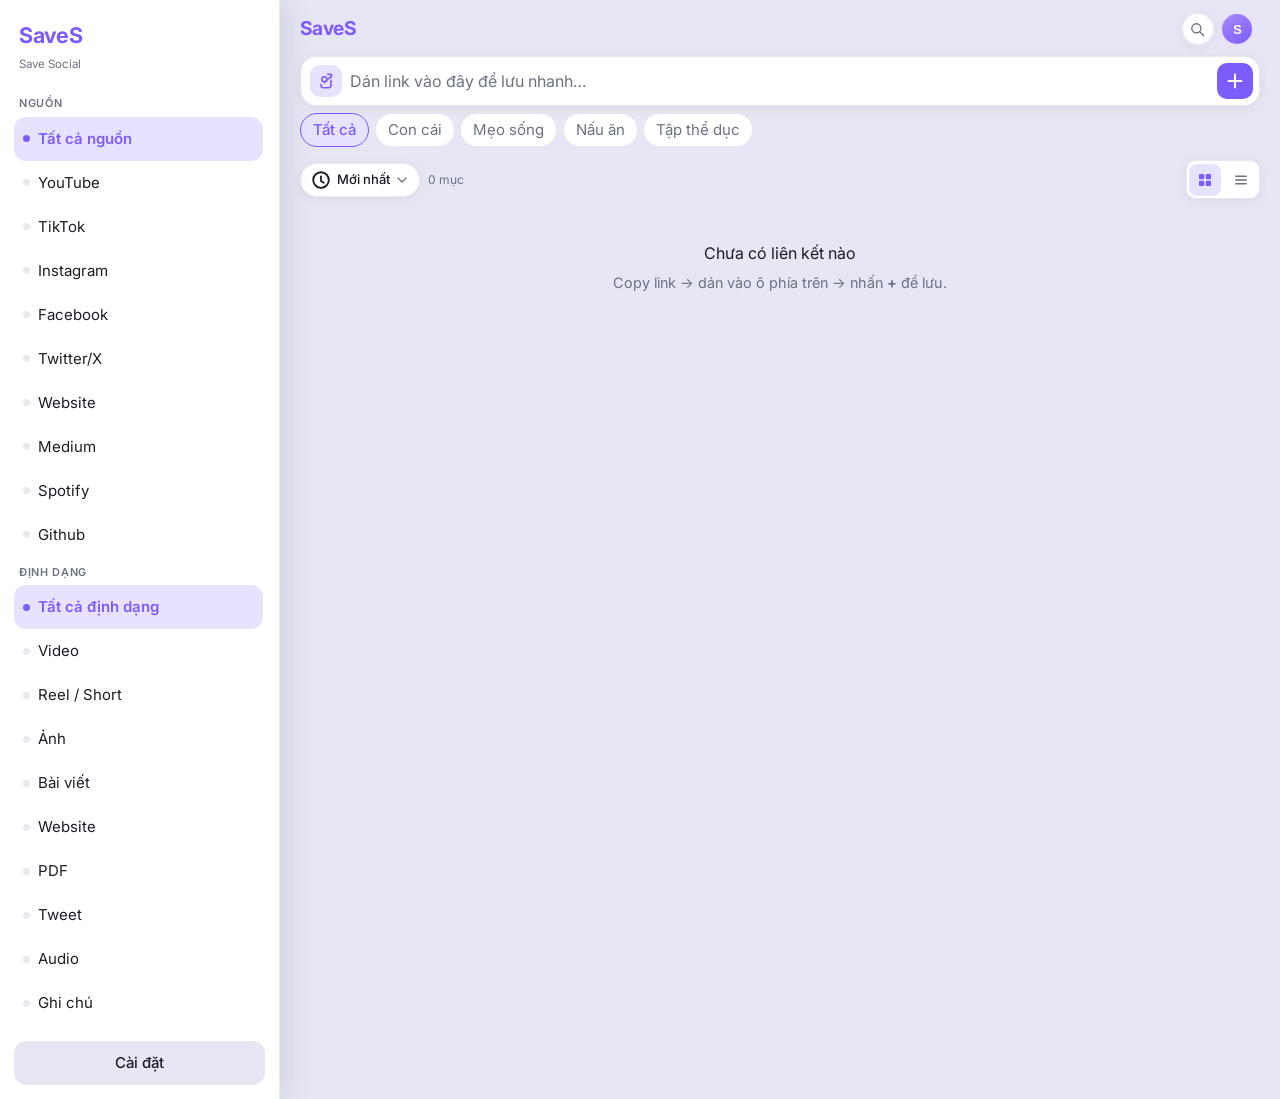
==== commit 6a96dd83: "testtest" ====
--- a/index.html
+++ b/index.html
@@ -8,20 +8,20 @@
   <meta name="apple-mobile-web-app-capable" content="yes" />
   <meta name="apple-mobile-web-app-title" content="SaveS" />
   <meta name="apple-mobile-web-app-status-bar-style" content="default" />
-  <meta name="save-social-build" content="202605219" />
+  <meta name="save-social-build" content="202605220" />
   <meta http-equiv="Cache-Control" content="no-cache" />
   <title>SaveS — Save Social</title>
   <link rel="preconnect" href="https://fonts.googleapis.com" />
   <link rel="preconnect" href="https://fonts.gstatic.com" crossorigin />
   <link href="https://fonts.googleapis.com/css2?family=Inter:wght@400;500;600;700&display=swap" rel="stylesheet" />
-  <script src="version.js?v=202605219"></script>
-  <link rel="manifest" href="manifest.webmanifest?v=202605219" />
-  <link rel="icon" href="assets/favicon.ico?v=202605219" sizes="any" />
-  <link rel="icon" type="image/png" sizes="32x32" href="assets/favicon-32.png?v=202605219" />
-  <link rel="icon" type="image/png" sizes="16x16" href="assets/favicon-16.png?v=202605219" />
-  <link rel="apple-touch-icon" href="assets/apple-touch-icon.png?v=202605219" />
-  <link rel="stylesheet" href="styles.css?v=202605219" />
-  <link rel="stylesheet" href="layout.css?v=202605219" />
+  <script src="version.js?v=202605220"></script>
+  <link rel="manifest" href="manifest.webmanifest?v=202605220" />
+  <link rel="icon" href="assets/favicon.ico?v=202605220" sizes="any" />
+  <link rel="icon" type="image/png" sizes="32x32" href="assets/favicon-32.png?v=202605220" />
+  <link rel="icon" type="image/png" sizes="16x16" href="assets/favicon-16.png?v=202605220" />
+  <link rel="apple-touch-icon" href="assets/apple-touch-icon.png?v=202605220" />
+  <link rel="stylesheet" href="styles.css?v=202605220" />
+  <link rel="stylesheet" href="layout.css?v=202605220" />
 </head>
 <body>
   <div class="app-shell" id="appShell">
@@ -77,7 +77,7 @@
             <button type="button" id="btnHeaderPaste" class="quick-save__link-btn" aria-label="Dán link từ clipboard">
               <svg viewBox="0 0 24 24" width="20" height="20" aria-hidden="true"><path d="M10 13a3 3 0 1 0 0-6 3 3 0 0 0 0 6zm8-2v6a3 3 0 0 1-3 3H9a3 3 0 0 1-3-3v-1" fill="none" stroke="currentColor" stroke-width="1.8" stroke-linecap="round"/><path d="M14 4h4v4M10 14L19 5" fill="none" stroke="currentColor" stroke-width="1.8" stroke-linecap="round" stroke-linejoin="round"/></svg>
             </button>
-            <input type="text" id="headerUrlInput" class="quick-save__input" placeholder="Dán link vào đây để lưu nhanh…" autocomplete="one-time-code" autocapitalize="off" autocorrect="off" spellcheck="false" enterkeyhint="done" aria-label="Liên kết cần lưu" />
+            <input type="text" id="headerUrlInput" class="quick-save__input" placeholder="Dán link vào đây để lưu nhanh…" autocomplete="one-time-code" autocapitalize="off" autocorrect="off" spellcheck="false" inputmode="url" enterkeyhint="done" aria-label="Liên kết cần lưu" />
             <button type="button" id="btnQuickAdd" class="quick-save__add" title="Lưu nhanh" aria-label="Lưu link">
               <svg viewBox="0 0 24 24" width="22" height="22" aria-hidden="true"><path d="M12 5v14M5 12h14" fill="none" stroke="currentColor" stroke-width="2.2" stroke-linecap="round"/></svg>
             </button>
@@ -266,6 +266,6 @@
 
   <div class="toast" id="toast" hidden role="status"></div>
 
-  <script src="app.js?v=202605219"></script>
+  <script src="app.js?v=202605220"></script>
 </body>
 </html>
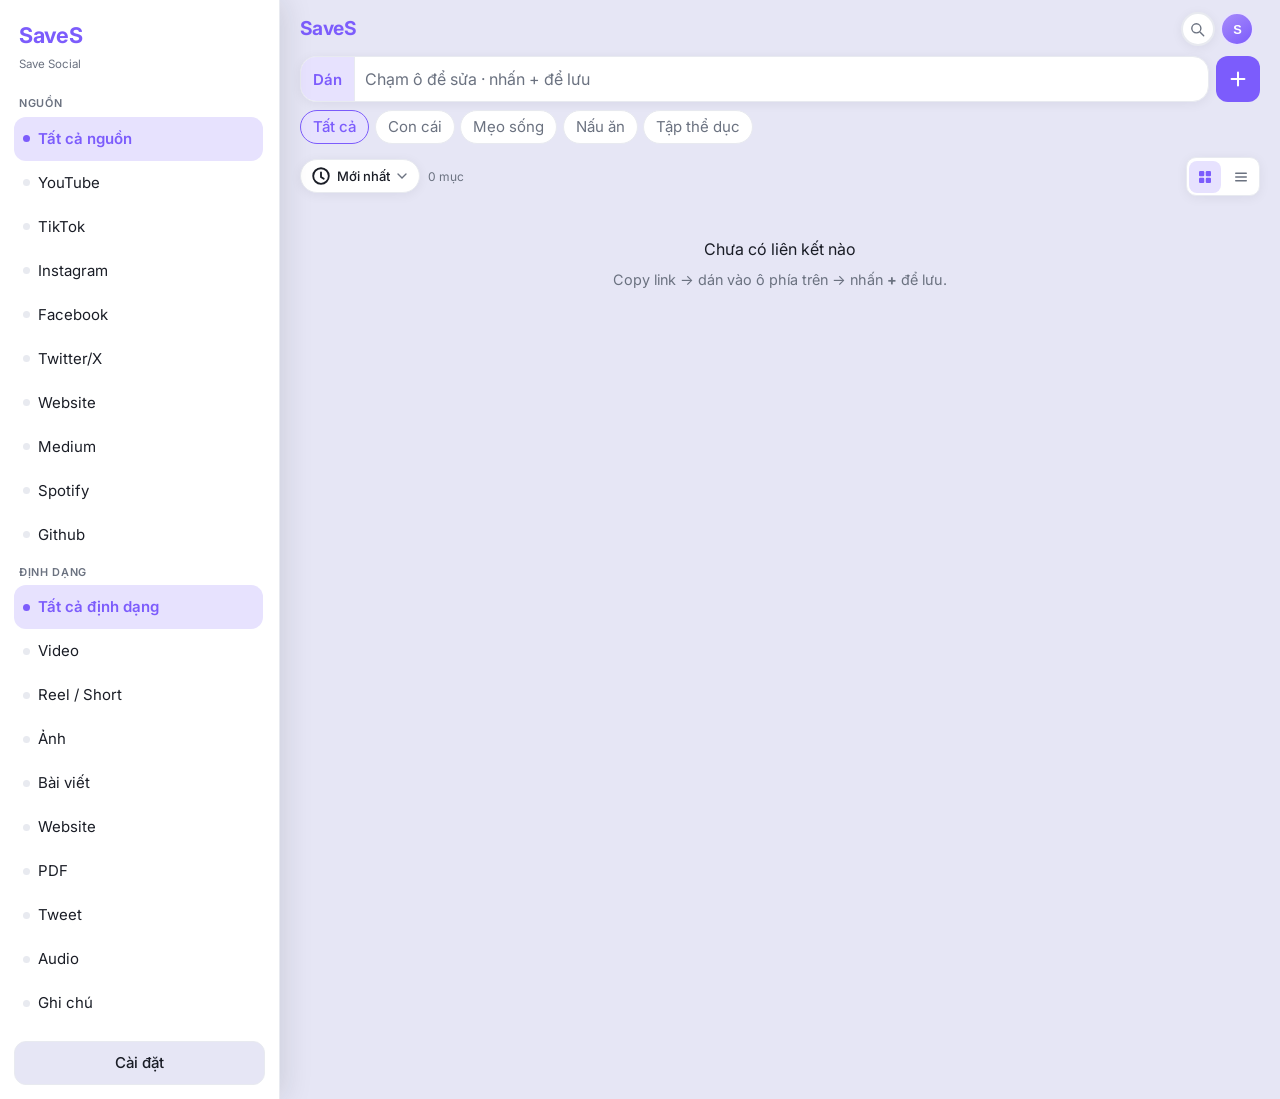
==== commit 72fc3ebc: "tt" ====
--- a/index.html
+++ b/index.html
@@ -8,20 +8,20 @@
   <meta name="apple-mobile-web-app-capable" content="yes" />
   <meta name="apple-mobile-web-app-title" content="SaveS" />
   <meta name="apple-mobile-web-app-status-bar-style" content="default" />
-  <meta name="save-social-build" content="202605220" />
+  <meta name="save-social-build" content="202605224" />
   <meta http-equiv="Cache-Control" content="no-cache" />
   <title>SaveS — Save Social</title>
   <link rel="preconnect" href="https://fonts.googleapis.com" />
   <link rel="preconnect" href="https://fonts.gstatic.com" crossorigin />
   <link href="https://fonts.googleapis.com/css2?family=Inter:wght@400;500;600;700&display=swap" rel="stylesheet" />
-  <script src="version.js?v=202605220"></script>
-  <link rel="manifest" href="manifest.webmanifest?v=202605220" />
-  <link rel="icon" href="assets/favicon.ico?v=202605220" sizes="any" />
-  <link rel="icon" type="image/png" sizes="32x32" href="assets/favicon-32.png?v=202605220" />
-  <link rel="icon" type="image/png" sizes="16x16" href="assets/favicon-16.png?v=202605220" />
-  <link rel="apple-touch-icon" href="assets/apple-touch-icon.png?v=202605220" />
-  <link rel="stylesheet" href="styles.css?v=202605220" />
-  <link rel="stylesheet" href="layout.css?v=202605220" />
+  <script src="version.js?v=202605224"></script>
+  <link rel="manifest" href="manifest.webmanifest?v=202605224" />
+  <link rel="icon" href="assets/favicon.ico?v=202605224" sizes="any" />
+  <link rel="icon" type="image/png" sizes="32x32" href="assets/favicon-32.png?v=202605224" />
+  <link rel="icon" type="image/png" sizes="16x16" href="assets/favicon-16.png?v=202605224" />
+  <link rel="apple-touch-icon" href="assets/apple-touch-icon.png?v=202605224" />
+  <link rel="stylesheet" href="styles.css?v=202605224" />
+  <link rel="stylesheet" href="layout.css?v=202605224" />
 </head>
 <body>
   <div class="app-shell" id="appShell">
@@ -70,19 +70,19 @@
       </header>
 
       <section class="quick-save" aria-label="Lưu link nhanh">
-        <form class="quick-save__form" autocomplete="off" onsubmit="return false">
-          <input type="text" class="quick-save__decoy" tabindex="-1" aria-hidden="true" autocomplete="username" value="" />
-          <input type="password" class="quick-save__decoy" tabindex="-1" aria-hidden="true" autocomplete="new-password" value="" />
-          <div class="quick-save__field">
-            <button type="button" id="btnHeaderPaste" class="quick-save__link-btn" aria-label="Dán link từ clipboard">
-              <svg viewBox="0 0 24 24" width="20" height="20" aria-hidden="true"><path d="M10 13a3 3 0 1 0 0-6 3 3 0 0 0 0 6zm8-2v6a3 3 0 0 1-3 3H9a3 3 0 0 1-3-3v-1" fill="none" stroke="currentColor" stroke-width="1.8" stroke-linecap="round"/><path d="M14 4h4v4M10 14L19 5" fill="none" stroke="currentColor" stroke-width="1.8" stroke-linecap="round" stroke-linejoin="round"/></svg>
-            </button>
-            <input type="text" id="headerUrlInput" class="quick-save__input" placeholder="Dán link vào đây để lưu nhanh…" autocomplete="one-time-code" autocapitalize="off" autocorrect="off" spellcheck="false" inputmode="url" enterkeyhint="done" aria-label="Liên kết cần lưu" />
-            <button type="button" id="btnQuickAdd" class="quick-save__add" title="Lưu nhanh" aria-label="Lưu link">
-              <svg viewBox="0 0 24 24" width="22" height="22" aria-hidden="true"><path d="M12 5v14M5 12h14" fill="none" stroke="currentColor" stroke-width="2.2" stroke-linecap="round"/></svg>
-            </button>
-          </div>
-        </form>
+        <div class="quick-save__row">
+          <form class="quick-save__form" autocomplete="off" onsubmit="return false">
+            <input type="text" class="quick-save__decoy" tabindex="-1" aria-hidden="true" autocomplete="username" value="" />
+            <input type="password" class="quick-save__decoy" tabindex="-1" aria-hidden="true" autocomplete="new-password" value="" />
+            <div class="quick-save__url-wrap">
+              <button type="button" id="btnHeaderPaste" class="quick-save__link-btn" aria-label="Dán link từ clipboard">Dán</button>
+              <input type="text" id="headerUrlInput" class="quick-save__input" placeholder="Chạm ô để sửa · nhấn + để lưu" autocomplete="one-time-code" autocapitalize="off" autocorrect="off" spellcheck="false" enterkeyhint="done" aria-label="Liên kết cần lưu" />
+            </div>
+          </form>
+          <button type="button" id="btnQuickAdd" class="quick-save__add" title="Lưu nhanh" aria-label="Lưu link">
+            <svg viewBox="0 0 24 24" width="22" height="22" aria-hidden="true"><path d="M12 5v14M5 12h14" fill="none" stroke="currentColor" stroke-width="2.2" stroke-linecap="round"/></svg>
+          </button>
+        </div>
         <div id="searchInputWrap" class="quick-save__search" hidden>
           <label class="visually-hidden" for="searchInput">Tìm kiếm</label>
           <input type="search" id="searchInput" class="input" placeholder="Tiêu đề, ghi chú, thẻ…" autocomplete="off" />
@@ -266,6 +266,6 @@
 
   <div class="toast" id="toast" hidden role="status"></div>
 
-  <script src="app.js?v=202605220"></script>
+  <script src="app.js?v=202605224"></script>
 </body>
 </html>
--- a/layout.css
+++ b/layout.css
@@ -524,8 +524,16 @@
   margin-bottom: 0;
 }
 
+.quick-save__row {
+  display: flex;
+  align-items: stretch;
+  gap: 0.45rem;
+}
+
 .quick-save__form {
   position: relative;
+  flex: 1;
+  min-width: 0;
 }
 
 .quick-save__decoy {
@@ -537,44 +545,59 @@
   left: -9999px;
 }
 
-.quick-save__field {
-  display: flex;
-  align-items: center;
-  gap: 0.5rem;
-  padding: 0.35rem 0.4rem 0.35rem 0.55rem;
+.quick-save__url-wrap {
+  display: flex;
+  align-items: stretch;
+  min-height: 2.75rem;
   background: var(--surface);
   border: 1px solid var(--border);
   border-radius: var(--radius);
   box-shadow: var(--shadow-card);
+  overflow: hidden;
+}
+
+.quick-save__url-wrap:focus-within {
+  border-color: var(--accent);
+  box-shadow: 0 0 0 2px color-mix(in srgb, var(--accent) 22%, transparent);
 }
 
 .quick-save__link-btn {
   flex-shrink: 0;
+  align-self: stretch;
   display: inline-flex;
   align-items: center;
   justify-content: center;
-  width: 2rem;
-  height: 2rem;
-  padding: 0;
+  min-width: 3.25rem;
+  padding: 0 0.75rem;
   border: none;
-  border-radius: 10px;
+  border-right: 1px solid var(--border);
+  border-radius: 0;
   background: var(--accent-soft);
   color: var(--accent);
+  font: inherit;
+  font-size: 0.9375rem;
+  font-weight: 600;
   cursor: pointer;
   touch-action: manipulation;
   -webkit-tap-highlight-color: transparent;
+}
+
+.quick-save__link-btn:active {
+  background: var(--accent);
+  color: #fff;
 }
 
 .quick-save__input {
   flex: 1;
   min-width: 0;
   border: none;
+  box-shadow: none;
   background: transparent;
-  min-height: 2.25rem;
+  min-height: 2.75rem;
   font-size: 16px;
   font-family: inherit;
   color: var(--text);
-  padding: 0;
+  padding: 0.55rem 0.65rem;
 }
 
 .quick-save__input::placeholder {
@@ -590,13 +613,12 @@
   display: inline-flex;
   align-items: center;
   justify-content: center;
-  width: 2.25rem;
-  height: 2.25rem;
-  min-width: 2.25rem;
-  min-height: 2.25rem;
+  width: 2.75rem;
+  min-width: 2.75rem;
+  align-self: stretch;
   padding: 0;
   border: none;
-  border-radius: 10px;
+  border-radius: var(--radius-sm);
   background: var(--accent);
   color: #fff;
   cursor: pointer;
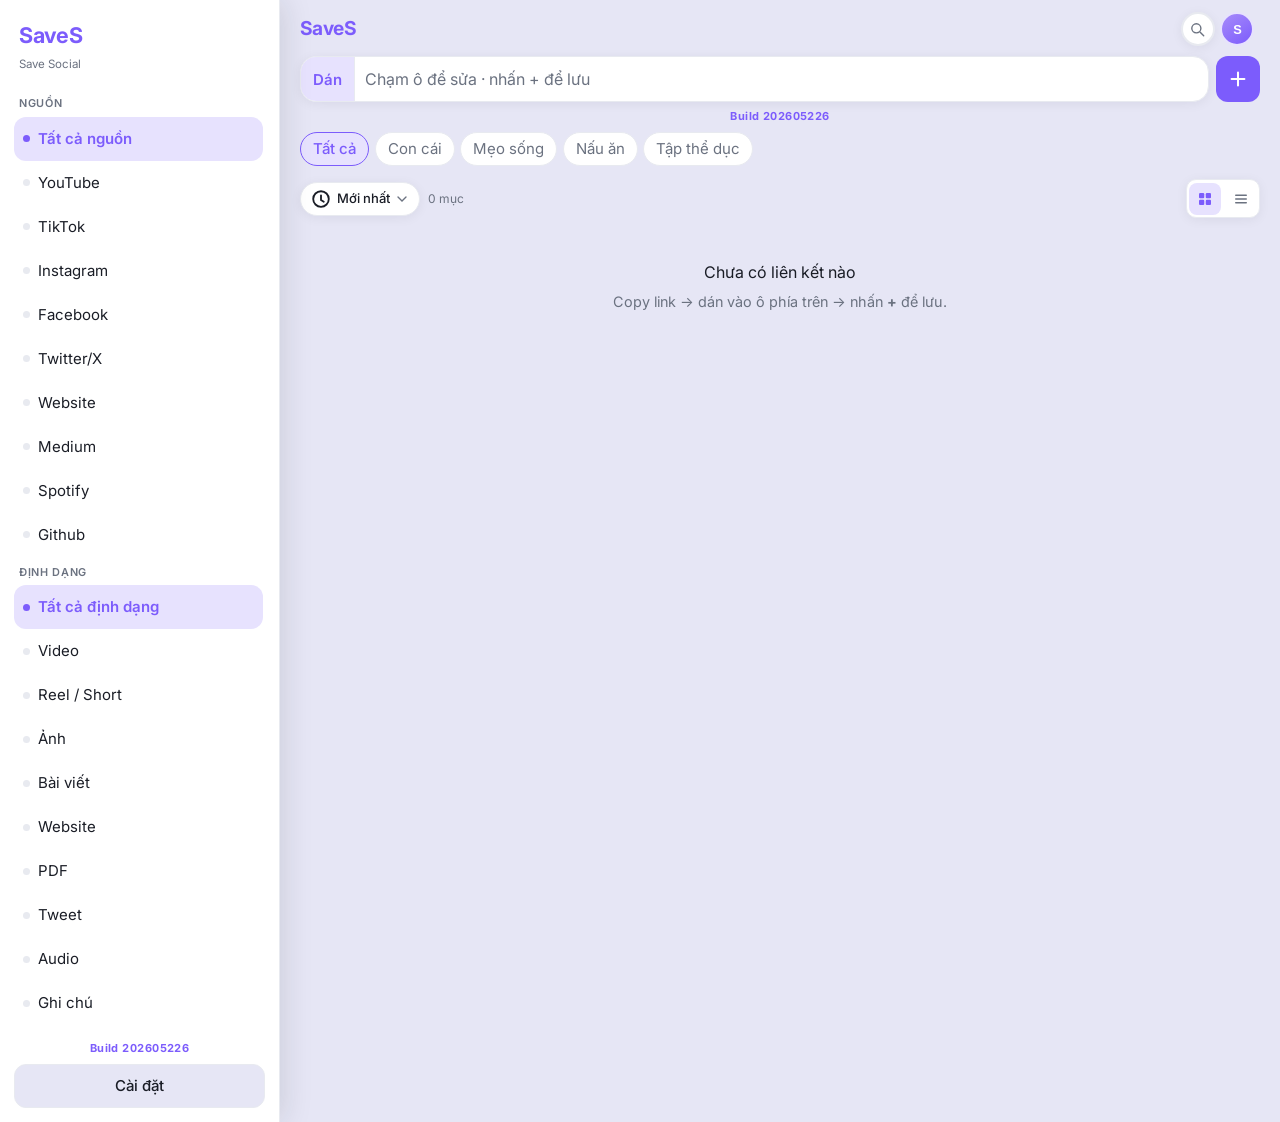
==== commit 83ddcdb3: "hh" ====
--- a/index.html
+++ b/index.html
@@ -8,20 +8,20 @@
   <meta name="apple-mobile-web-app-capable" content="yes" />
   <meta name="apple-mobile-web-app-title" content="SaveS" />
   <meta name="apple-mobile-web-app-status-bar-style" content="default" />
-  <meta name="save-social-build" content="202605224" />
+  <meta name="save-social-build" content="202605226" />
   <meta http-equiv="Cache-Control" content="no-cache" />
   <title>SaveS — Save Social</title>
   <link rel="preconnect" href="https://fonts.googleapis.com" />
   <link rel="preconnect" href="https://fonts.gstatic.com" crossorigin />
   <link href="https://fonts.googleapis.com/css2?family=Inter:wght@400;500;600;700&display=swap" rel="stylesheet" />
-  <script src="version.js?v=202605224"></script>
-  <link rel="manifest" href="manifest.webmanifest?v=202605224" />
-  <link rel="icon" href="assets/favicon.ico?v=202605224" sizes="any" />
-  <link rel="icon" type="image/png" sizes="32x32" href="assets/favicon-32.png?v=202605224" />
-  <link rel="icon" type="image/png" sizes="16x16" href="assets/favicon-16.png?v=202605224" />
-  <link rel="apple-touch-icon" href="assets/apple-touch-icon.png?v=202605224" />
-  <link rel="stylesheet" href="styles.css?v=202605224" />
-  <link rel="stylesheet" href="layout.css?v=202605224" />
+  <script src="version.js?v=202605226"></script>
+  <link rel="manifest" href="manifest.webmanifest?v=202605226" />
+  <link rel="icon" href="assets/favicon.ico?v=202605226" sizes="any" />
+  <link rel="icon" type="image/png" sizes="32x32" href="assets/favicon-32.png?v=202605226" />
+  <link rel="icon" type="image/png" sizes="16x16" href="assets/favicon-16.png?v=202605226" />
+  <link rel="apple-touch-icon" href="assets/apple-touch-icon.png?v=202605226" />
+  <link rel="stylesheet" href="styles.css?v=202605226" />
+  <link rel="stylesheet" href="layout.css?v=202605226" />
 </head>
 <body>
   <div class="app-shell" id="appShell">
@@ -43,6 +43,7 @@
       </div>
 
       <div class="sidebar__foot">
+        <p class="app-build" id="sidebarBuildLabel">Build …</p>
         <button type="button" id="btnAppMenu" class="sidebar__settings-btn" aria-expanded="false" aria-controls="settingsSheet">
           Cài đặt
         </button>
@@ -87,6 +88,7 @@
           <label class="visually-hidden" for="searchInput">Tìm kiếm</label>
           <input type="search" id="searchInput" class="input" placeholder="Tiêu đề, ghi chú, thẻ…" autocomplete="off" />
         </div>
+        <p class="app-build app-build--main" id="appBuildLabel" aria-live="polite">Build …</p>
       </section>
       </div>
 
@@ -150,6 +152,7 @@
           </div>
         </div>
       </section>
+      <p class="app-build app-build--settings" id="settingsBuildLabel">Build …</p>
     </div>
   </div>
   <div class="sheet profile-sheet" id="profileSheet" hidden>
@@ -266,6 +269,6 @@
 
   <div class="toast" id="toast" hidden role="status"></div>
 
-  <script src="app.js?v=202605224"></script>
+  <script src="app.js?v=202605226"></script>
 </body>
 </html>
--- a/layout.css
+++ b/layout.css
@@ -395,6 +395,25 @@
   padding-top: 0.65rem;
 }
 
+.app-build {
+  margin: 0 0 0.45rem;
+  font-size: 0.6875rem;
+  font-weight: 700;
+  letter-spacing: 0.04em;
+  color: var(--accent);
+  text-align: center;
+  font-variant-numeric: tabular-nums;
+}
+
+.app-build--main {
+  margin: 0.4rem 0.75rem 0;
+}
+
+.app-build--settings {
+  margin: 0.75rem 0 0;
+  opacity: 0.85;
+}
+
 .sidebar__settings-btn {
   width: 100%;
   min-height: var(--touch-min);
@@ -598,6 +617,9 @@
   font-family: inherit;
   color: var(--text);
   padding: 0.55rem 0.65rem;
+  -webkit-user-select: text;
+  user-select: text;
+  touch-action: manipulation;
 }
 
 .quick-save__input::placeholder {
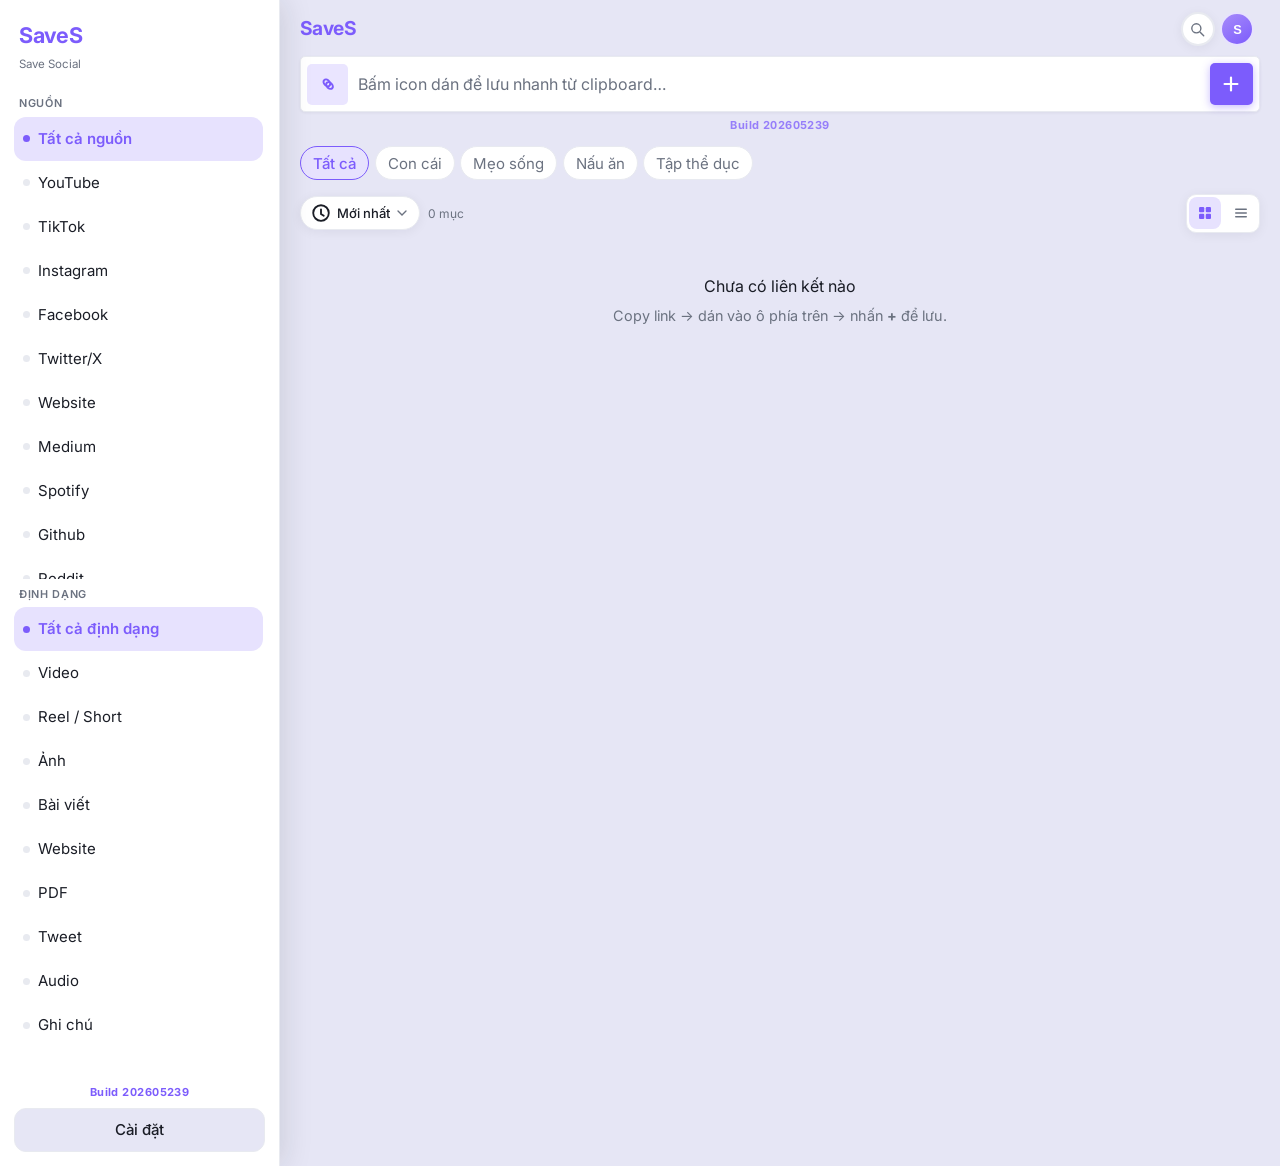
==== commit 3769701c: "hh" ====
--- a/index.html
+++ b/index.html
@@ -8,20 +8,20 @@
   <meta name="apple-mobile-web-app-capable" content="yes" />
   <meta name="apple-mobile-web-app-title" content="SaveS" />
   <meta name="apple-mobile-web-app-status-bar-style" content="default" />
-  <meta name="save-social-build" content="202605226" />
+  <meta name="save-social-build" content="202605239" />
   <meta http-equiv="Cache-Control" content="no-cache" />
   <title>SaveS — Save Social</title>
   <link rel="preconnect" href="https://fonts.googleapis.com" />
   <link rel="preconnect" href="https://fonts.gstatic.com" crossorigin />
   <link href="https://fonts.googleapis.com/css2?family=Inter:wght@400;500;600;700&display=swap" rel="stylesheet" />
-  <script src="version.js?v=202605226"></script>
-  <link rel="manifest" href="manifest.webmanifest?v=202605226" />
-  <link rel="icon" href="assets/favicon.ico?v=202605226" sizes="any" />
-  <link rel="icon" type="image/png" sizes="32x32" href="assets/favicon-32.png?v=202605226" />
-  <link rel="icon" type="image/png" sizes="16x16" href="assets/favicon-16.png?v=202605226" />
-  <link rel="apple-touch-icon" href="assets/apple-touch-icon.png?v=202605226" />
-  <link rel="stylesheet" href="styles.css?v=202605226" />
-  <link rel="stylesheet" href="layout.css?v=202605226" />
+  <script src="version.js?v=202605239"></script>
+  <link rel="manifest" href="manifest.webmanifest?v=202605239" />
+  <link rel="icon" href="assets/favicon.ico?v=202605239" sizes="any" />
+  <link rel="icon" type="image/png" sizes="32x32" href="assets/favicon-32.png?v=202605239" />
+  <link rel="icon" type="image/png" sizes="16x16" href="assets/favicon-16.png?v=202605239" />
+  <link rel="apple-touch-icon" href="assets/apple-touch-icon.png?v=202605239" />
+  <link rel="stylesheet" href="styles.css?v=202605239" />
+  <link rel="stylesheet" href="layout.css?v=202605239" />
 </head>
 <body>
   <div class="app-shell" id="appShell">
@@ -71,24 +71,42 @@
       </header>
 
       <section class="quick-save" aria-label="Lưu link nhanh">
-        <div class="quick-save__row">
+        <div class="quick-save__wrap">
           <form class="quick-save__form" autocomplete="off" onsubmit="return false">
             <input type="text" class="quick-save__decoy" tabindex="-1" aria-hidden="true" autocomplete="username" value="" />
             <input type="password" class="quick-save__decoy" tabindex="-1" aria-hidden="true" autocomplete="new-password" value="" />
-            <div class="quick-save__url-wrap">
-              <button type="button" id="btnHeaderPaste" class="quick-save__link-btn" aria-label="Dán link từ clipboard">Dán</button>
-              <input type="text" id="headerUrlInput" class="quick-save__input" placeholder="Chạm ô để sửa · nhấn + để lưu" autocomplete="one-time-code" autocapitalize="off" autocorrect="off" spellcheck="false" enterkeyhint="done" aria-label="Liên kết cần lưu" />
+            <div class="quick-save__pill" role="group" aria-label="Dán và lưu link một lần">
+              <button type="button" id="btnHeaderPaste" class="quick-save__paste-tile" aria-label="Dán và lưu link từ clipboard">
+                <svg class="quick-save__paste-svg" viewBox="0 0 24 24" width="22" height="22" aria-hidden="true" fill="none" stroke="currentColor" stroke-width="2.1" stroke-linecap="round">
+                  <g transform="rotate(45 12 12)">
+                    <ellipse cx="10" cy="12" rx="4.15" ry="2.95" />
+                    <ellipse cx="14" cy="12" rx="4.15" ry="2.95" />
+                  </g>
+                </svg>
+              </button>
+              <input
+                type="text"
+                id="headerUrlInput"
+                class="quick-save__pill-input"
+                placeholder="Bấm icon dán để lưu nhanh từ clipboard…"
+                autocomplete="off"
+                autocapitalize="off"
+                autocorrect="off"
+                spellcheck="false"
+                enterkeyhint="done"
+                aria-label="URL cần lưu"
+              />
+              <button type="button" id="btnQuickAdd" class="quick-save__pill-add" title="Lưu link" aria-label="Lưu link">
+                <svg viewBox="0 0 24 24" width="22" height="22" aria-hidden="true"><path d="M12 5v14M5 12h14" fill="none" stroke="currentColor" stroke-width="2.4" stroke-linecap="round"/></svg>
+              </button>
             </div>
           </form>
-          <button type="button" id="btnQuickAdd" class="quick-save__add" title="Lưu nhanh" aria-label="Lưu link">
-            <svg viewBox="0 0 24 24" width="22" height="22" aria-hidden="true"><path d="M12 5v14M5 12h14" fill="none" stroke="currentColor" stroke-width="2.2" stroke-linecap="round"/></svg>
-          </button>
-        </div>
-        <div id="searchInputWrap" class="quick-save__search" hidden>
-          <label class="visually-hidden" for="searchInput">Tìm kiếm</label>
-          <input type="search" id="searchInput" class="input" placeholder="Tiêu đề, ghi chú, thẻ…" autocomplete="off" />
-        </div>
-        <p class="app-build app-build--main" id="appBuildLabel" aria-live="polite">Build …</p>
+          <div id="searchInputWrap" class="quick-save__search" hidden>
+            <label class="visually-hidden" for="searchInput">Tìm kiếm</label>
+            <input type="search" id="searchInput" class="input" placeholder="Tiêu đề, ghi chú, thẻ…" autocomplete="off" />
+          </div>
+          <p class="app-build app-build--main" id="appBuildLabel" aria-live="polite">Build …</p>
+        </div>
       </section>
       </div>
 
@@ -125,7 +143,7 @@
         <ul class="masonry masonry--grid" id="itemList"></ul>
         <div class="empty" id="emptyState" hidden>
           <p class="empty__title">Chưa có liên kết nào</p>
-          <p class="empty__text">Copy link → dán vào ô phía trên → nhấn <strong>+</strong> để lưu.</p>
+          <p class="empty__text">Copy link rồi bấm <strong>icon dán</strong> (mắt xích) — lưu một lần. Hoặc dán vào ô và nhấn <strong>+</strong>.</p>
         </div>
       </main>
     </div>
@@ -269,6 +287,6 @@
 
   <div class="toast" id="toast" hidden role="status"></div>
 
-  <script src="app.js?v=202605226"></script>
+  <script src="app.js?v=202605239"></script>
 </body>
 </html>
--- a/layout.css
+++ b/layout.css
@@ -406,7 +406,8 @@
 }
 
 .app-build--main {
-  margin: 0.4rem 0.75rem 0;
+  margin: 0.35rem 0 0;
+  opacity: 0.75;
 }
 
 .app-build--settings {
@@ -543,16 +544,13 @@
   margin-bottom: 0;
 }
 
-.quick-save__row {
-  display: flex;
-  align-items: stretch;
-  gap: 0.45rem;
+.quick-save__wrap {
+  margin-bottom: 0.35rem;
 }
 
 .quick-save__form {
   position: relative;
-  flex: 1;
-  min-width: 0;
+  width: 100%;
 }
 
 .quick-save__decoy {
@@ -564,92 +562,98 @@
   left: -9999px;
 }
 
-.quick-save__url-wrap {
-  display: flex;
-  align-items: stretch;
-  min-height: 2.75rem;
+/* Thanh dán link: [ô dán] [input] [+] — bo góc 5px */
+.quick-save__pill {
+  display: flex;
+  align-items: center;
+  gap: 0.45rem;
+  min-height: 3.1rem;
+  padding: 0.35rem 0.4rem 0.35rem 0.4rem;
+  border-radius: 5px;
   background: var(--surface);
   border: 1px solid var(--border);
-  border-radius: var(--radius);
-  box-shadow: var(--shadow-card);
-  overflow: hidden;
-}
-
-.quick-save__url-wrap:focus-within {
-  border-color: var(--accent);
-  box-shadow: 0 0 0 2px color-mix(in srgb, var(--accent) 22%, transparent);
-}
-
-.quick-save__link-btn {
-  flex-shrink: 0;
-  align-self: stretch;
+  box-shadow: 0 1px 3px color-mix(in srgb, var(--text) 6%, transparent);
+}
+
+.quick-save__pill:focus-within {
+  border-color: color-mix(in srgb, var(--accent) 55%, var(--border));
+  box-shadow: 0 0 0 2px color-mix(in srgb, var(--accent) 20%, transparent), 0 1px 3px color-mix(in srgb, var(--text) 5%, transparent);
+}
+
+.quick-save__paste-tile {
+  flex-shrink: 0;
   display: inline-flex;
   align-items: center;
   justify-content: center;
-  min-width: 3.25rem;
-  padding: 0 0.75rem;
+  width: 2.55rem;
+  height: 2.55rem;
+  padding: 0;
   border: none;
-  border-right: 1px solid var(--border);
-  border-radius: 0;
-  background: var(--accent-soft);
+  border-radius: 5px;
+  background: color-mix(in srgb, var(--accent) 16%, var(--surface));
   color: var(--accent);
-  font: inherit;
-  font-size: 0.9375rem;
-  font-weight: 600;
   cursor: pointer;
   touch-action: manipulation;
   -webkit-tap-highlight-color: transparent;
 }
 
-.quick-save__link-btn:active {
-  background: var(--accent);
-  color: #fff;
-}
-
-.quick-save__input {
+.quick-save__paste-tile:active {
+  background: color-mix(in srgb, var(--accent) 28%, var(--surface));
+  transform: scale(0.96);
+}
+
+.quick-save__paste-svg {
+  display: block;
+  width: 1.4rem;
+  height: 1.4rem;
+  flex-shrink: 0;
+  pointer-events: none;
+}
+
+.quick-save__pill-input {
   flex: 1;
   min-width: 0;
   border: none;
   box-shadow: none;
   background: transparent;
-  min-height: 2.75rem;
   font-size: 16px;
   font-family: inherit;
   color: var(--text);
-  padding: 0.55rem 0.65rem;
+  padding: 0.45rem 0.15rem;
   -webkit-user-select: text;
   user-select: text;
   touch-action: manipulation;
 }
 
-.quick-save__input::placeholder {
-  color: var(--text-muted);
-}
-
-.quick-save__input:focus {
+.quick-save__pill-input::placeholder {
+  color: var(--text-muted);
+}
+
+.quick-save__pill-input:focus {
   outline: none;
 }
 
-.quick-save__add {
+.quick-save__pill-add {
   flex-shrink: 0;
   display: inline-flex;
   align-items: center;
   justify-content: center;
-  width: 2.75rem;
-  min-width: 2.75rem;
-  align-self: stretch;
+  width: 2.65rem;
+  height: 2.65rem;
   padding: 0;
   border: none;
-  border-radius: var(--radius-sm);
+  border-radius: 5px;
   background: var(--accent);
   color: #fff;
   cursor: pointer;
   touch-action: manipulation;
   -webkit-tap-highlight-color: transparent;
-}
-
-.quick-save__add:active {
+  box-shadow: 0 2px 8px color-mix(in srgb, var(--accent) 42%, transparent);
+}
+
+.quick-save__pill-add:active {
   background: var(--accent-hover);
+  transform: scale(0.95);
 }
 
 .quick-save__search {
@@ -948,6 +952,20 @@
   border-color: var(--pinned-border);
   background: var(--pinned-surface);
   box-shadow: var(--pinned-glow);
+}
+
+.card-li--highlight .grid-card {
+  animation: card-li-highlight-ring 0.85s ease-out 2;
+}
+
+@keyframes card-li-highlight-ring {
+  0%,
+  100% {
+    box-shadow: var(--shadow-card);
+  }
+  50% {
+    box-shadow: 0 0 0 3px color-mix(in srgb, var(--accent) 50%, transparent), 0 6px 20px color-mix(in srgb, var(--accent) 18%, transparent);
+  }
 }
 
 .grid-card__media {
